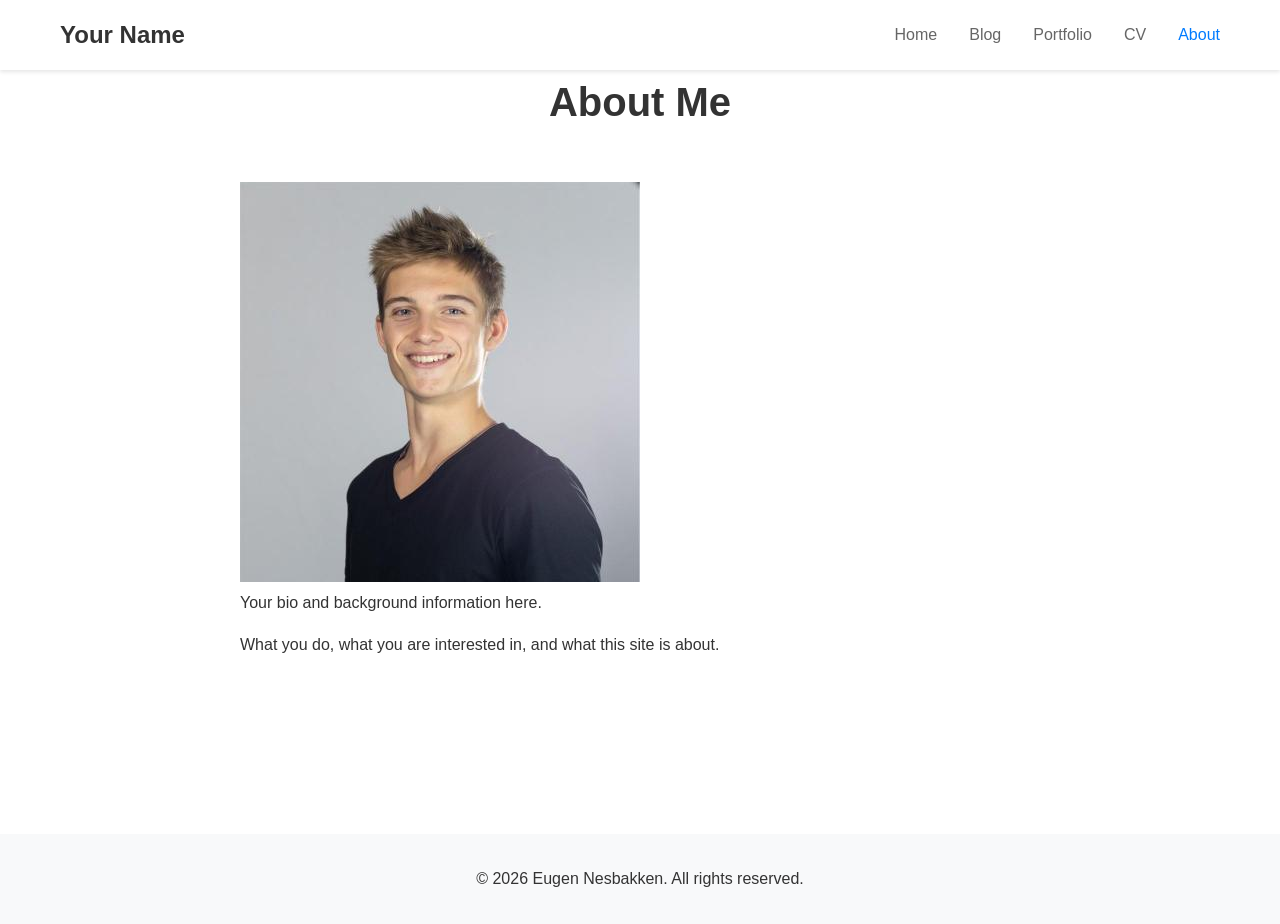
==== site/about.html @ 6f0a8cec "Add notebook styling, LaTeX support, and TikZ rendering Styling: - Add custom.scss matching main sit" ====
<!DOCTYPE html>
<html lang="en">
<head>
    <meta charset="UTF-8">
    <meta name="viewport" content="width=device-width, initial-scale=1.0">
    <title>About - Your Name</title>
    <link rel="stylesheet" href="css/main.css">
</head>
<body>
    <nav class="navbar">
        <div class="container">
            <a href="index.html" class="logo">Your Name</a>
            <ul class="nav-links">
                <li><a href="index.html">Home</a></li>
                <li><a href="blog.html">Blog</a></li>
                <li><a href="portfolio.html">Portfolio</a></li>
                <li><a href="cv.html">CV</a></li>
                <li><a href="about.html" class="active">About</a></li>
            </ul>
        </div>
    </nav>

    <main class="container">
        <header class="page-header">
            <h1>About Me</h1>
        </header>
        <section class="about-content">
            <img src="assets/images/portrait.jpeg"> 
            <p>Your bio and background information here.</p>
            <p>What you do, what you are interested in, and what this site is about.</p>
        </section>
    </main>

    <footer>
        <div class="container">
            <p>&copy; 2026 Eugen Nesbakken. All rights reserved.</p>
        </div>
    </footer>

    <script src="js/main.js"></script>
</body>
</html>
---- site/css/main.css ----
* {
    margin: 0;
    padding: 0;
    box-sizing: border-box;
}

body {
    font-family: -apple-system, BlinkMacSystemFont, 'Segoe UI', Roboto, 'Helvetica Neue', Arial, sans-serif;
    line-height: 1.6;
    color: #333;
    background: #fff;
}

.container {
    max-width: 1200px;
    margin: 0 auto;
    padding: 0 20px;
}

.navbar {
    background: #fff;
    box-shadow: 0 2px 4px rgba(0,0,0,0.1);
    padding: 1rem 0;
    position: sticky;
    top: 0;
    z-index: 1000;
}

.navbar .container {
    display: flex;
    justify-content: space-between;
    align-items: center;
}

.logo {
    font-size: 1.5rem;
    font-weight: bold;
    text-decoration: none;
    color: #333;
}

.nav-links {
    display: flex;
    list-style: none;
    gap: 2rem;
}

.nav-links a {
    text-decoration: none;
    color: #666;
    transition: color 0.3s;
}

.nav-links a:hover,
.nav-links a.active {
    color: #007bff;
}

main {
    margin: 2rem auto;
    min-height: calc(100vh - 200px);
}

.page-header {
    text-align: center;
    margin-bottom: 3rem;
}

.page-header h1 {
    font-size: 2.5rem;
    margin-bottom: 0.5rem;
}

.page-header p {
    color: #666;
    font-size: 1.1rem;
}

footer {
    background: #f8f9fa;
    padding: 2rem 0;
    text-align: center;
    margin-top: 4rem;
}

.hero {
    text-align: center;
    padding: 4rem 0;
}

.hero h1 {
    font-size: 3rem;
    margin-bottom: 1rem;
}

.hero p {
    font-size: 1.2rem;
    color: #666;
}

.quick-links {
    margin: 4rem 0;
}

.quick-links h2 {
    text-align: center;
    margin-bottom: 2rem;
}

.link-grid {
    display: grid;
    grid-template-columns: repeat(auto-fit, minmax(250px, 1fr));
    gap: 2rem;
}

.link-card {
    padding: 2rem;
    border: 1px solid #ddd;
    border-radius: 8px;
    text-decoration: none;
    color: inherit;
    transition: transform 0.3s, box-shadow 0.3s;
}

.link-card:hover {
    transform: translateY(-4px);
    box-shadow: 0 4px 12px rgba(0,0,0,0.1);
}

.link-card h3 {
    color: #007bff;
    margin-bottom: 0.5rem;
}

.recent-posts {
    margin: 4rem 0;
}

.recent-posts h2 {
    text-align: center;
    margin-bottom: 2rem;
}

.posts-preview {
    display: grid;
    gap: 2rem;
}

.btn {
    display: inline-block;
    padding: 0.75rem 1.5rem;
    background: #007bff;
    color: #fff;
    text-decoration: none;
    border-radius: 4px;
    transition: background 0.3s;
}

.btn:hover {
    background: #0056b3;
}

.btn-primary {
    background: #007bff;
}

.cv {
    max-width: 900px;
}

.cv-header {
    display: flex;
    justify-content: space-between;
    align-items: center;
    margin-bottom: 3rem;
    padding-bottom: 1rem;
    border-bottom: 2px solid #007bff;
}

.cv-section {
    margin-bottom: 3rem;
}

.cv-section h2 {
    color: #007bff;
    margin-bottom: 1.5rem;
}

.cv-item {
    margin-bottom: 2rem;
}

.cv-item h3 {
    margin-bottom: 0.25rem;
}

.cv-meta {
    color: #666;
    font-size: 0.9rem;
    margin-bottom: 0.5rem;
}

.cv-skills {
    display: flex;
    flex-wrap: wrap;
    gap: 1rem;
    list-style: none;
}

.cv-skills li {
    padding: 0.5rem 1rem;
    background: #e9ecef;
    border-radius: 4px;
}

.portfolio-grid {
    display: grid;
    grid-template-columns: repeat(auto-fill, minmax(300px, 1fr));
    gap: 2rem;
}

.portfolio-item {
    border: 1px solid #ddd;
    border-radius: 8px;
    overflow: hidden;
    transition: transform 0.3s, box-shadow 0.3s;
}

.portfolio-item:hover {
    transform: translateY(-4px);
    box-shadow: 0 4px 12px rgba(0,0,0,0.1);
}

.portfolio-item img {
    width: 100%;
    height: 200px;
    object-fit: cover;
}

.portfolio-content {
    padding: 1.5rem;
}

.portfolio-content h2 {
    margin-bottom: 0.5rem;
}

.portfolio-content p {
    color: #666;
    margin-bottom: 1rem;
}

.about-content {
    max-width: 800px;
    margin: 0 auto;
}

.about-content p {
    margin-bottom: 1rem;
}
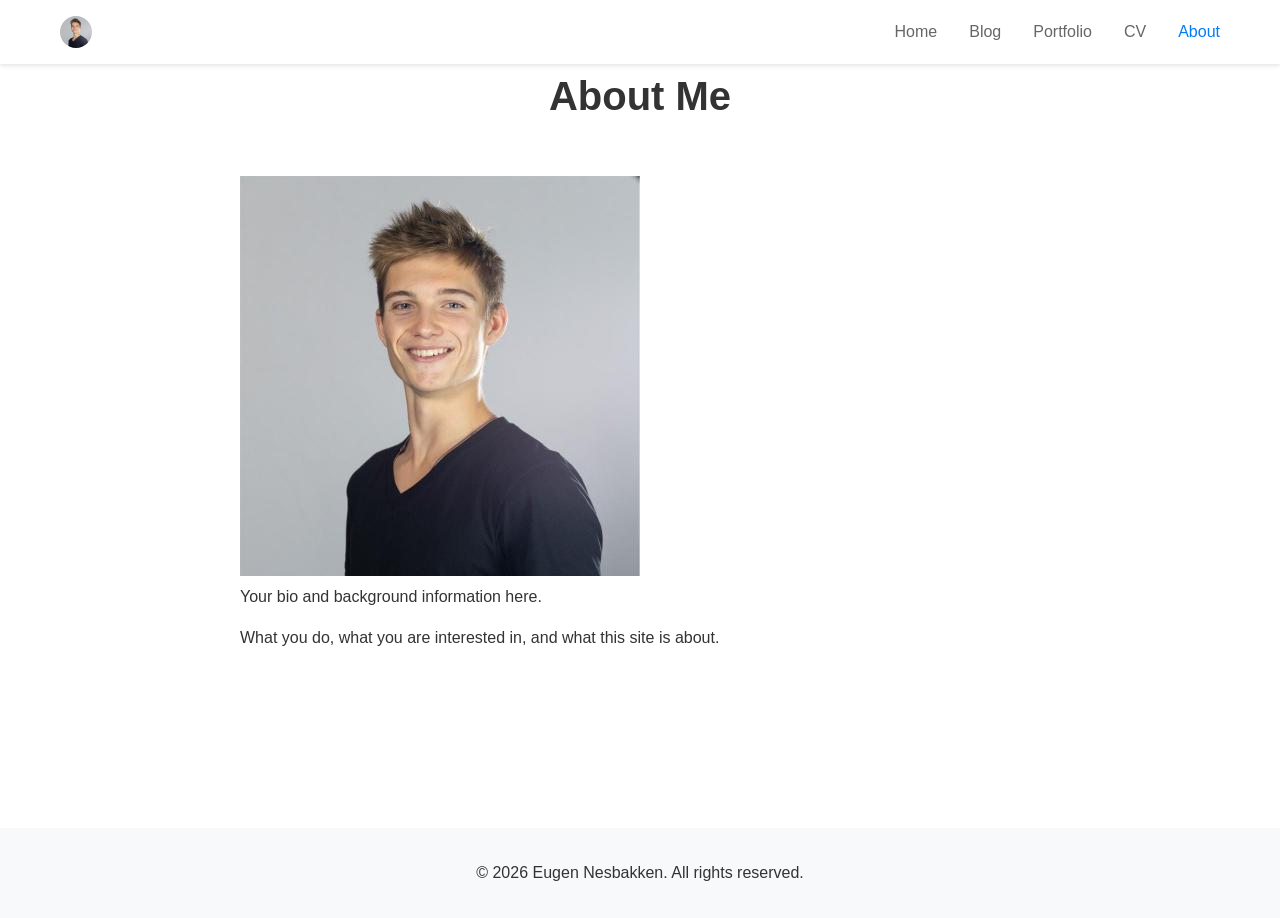
==== commit d26b4bf8: "Add location map component and comprehensive README - Add world map showing Boston and Oslo location" ====
--- a/site/about.html
+++ b/site/about.html
@@ -3,13 +3,15 @@
 <head>
     <meta charset="UTF-8">
     <meta name="viewport" content="width=device-width, initial-scale=1.0">
-    <title>About - Your Name</title>
+    <title>About - Eugen Nesbakken</title>
     <link rel="stylesheet" href="css/main.css">
 </head>
 <body>
     <nav class="navbar">
         <div class="container">
-            <a href="index.html" class="logo">Your Name</a>
+            <a href="index.html" class="logo">
+                <img src="assets/images/portrait.jpeg" alt="Eugen Nesbakken" class="nav-profile-photo">
+            </a>
             <ul class="nav-links">
                 <li><a href="index.html">Home</a></li>
                 <li><a href="blog.html">Blog</a></li>
--- a/site/css/main.css
+++ b/site/css/main.css
@@ -37,6 +37,25 @@
     font-weight: bold;
     text-decoration: none;
     color: #333;
+    display: flex;
+    align-items: center;
+}
+
+.logo img.nav-profile-photo {
+    width: 32px !important;
+    height: 32px !important;
+    max-width: 32px !important;
+    max-height: 32px !important;
+    min-width: 32px !important;
+    min-height: 32px !important;
+    border-radius: 50%;
+    object-fit: cover;
+    border: none;
+    display: block;
+}
+
+.logo img.nav-profile-photo:hover {
+    opacity: 0.8;
 }
 
 .nav-links {
@@ -88,14 +107,103 @@
     padding: 4rem 0;
 }
 
+.world-map-container {
+    margin-bottom: 1.5rem;
+    display: flex;
+    justify-content: center;
+}
+
+.world-map-container canvas {
+    max-width: 100%;
+    height: auto;
+}
+
+.hero-profile {
+    display: flex;
+    flex-direction: column;
+    align-items: center;
+}
+
+.profile-photo {
+    width: 160px;
+    height: 160px;
+    border-radius: 50%;
+    object-fit: cover;
+    border: 3px solid #fff;
+    box-shadow: 0 0 0 4px #e9ecef, 0 4px 20px rgba(0, 0, 0, 0.15);
+    margin-bottom: 1.5rem;
+    transition: transform 0.3s, box-shadow 0.3s;
+}
+
+.profile-photo:hover {
+    transform: scale(1.03);
+    box-shadow: 0 0 0 4px #e9ecef, 0 8px 30px rgba(0, 0, 0, 0.2);
+}
+
 .hero h1 {
-    font-size: 3rem;
-    margin-bottom: 1rem;
+    font-size: 2.5rem;
+    margin-bottom: 0.5rem;
 }
 
 .hero p {
     font-size: 1.2rem;
     color: #666;
+    margin-bottom: 1.5rem;
+}
+
+.social-links {
+    display: flex;
+    gap: 0.75rem;
+    justify-content: center;
+    margin-top: 1rem;
+}
+
+.social-link {
+    display: flex;
+    align-items: center;
+    justify-content: center;
+    width: 42px;
+    height: 42px;
+    border-radius: 50%;
+    background: #fff;
+    color: #555;
+    text-decoration: none;
+    transition: all 0.25s ease;
+    border: 2px solid #e9ecef;
+}
+
+.social-link:hover {
+    transform: translateY(-3px);
+    text-decoration: none;
+}
+
+/* LinkedIn */
+.social-link.linkedin:hover {
+    background: #0077b5;
+    color: #fff;
+    border-color: #0077b5;
+    box-shadow: 0 4px 12px rgba(0, 119, 181, 0.4);
+}
+
+/* GitHub */
+.social-link.github:hover {
+    background: #333;
+    color: #fff;
+    border-color: #333;
+    box-shadow: 0 4px 12px rgba(0, 0, 0, 0.3);
+}
+
+/* Email */
+.social-link.email:hover {
+    background: #ea4335;
+    color: #fff;
+    border-color: #ea4335;
+    box-shadow: 0 4px 12px rgba(234, 67, 53, 0.4);
+}
+
+.social-link svg {
+    width: 20px;
+    height: 20px;
 }
 
 .quick-links {
@@ -257,4 +365,92 @@
 
 .about-content p {
     margin-bottom: 1rem;
+}
+
+/* Location Map Styles */
+.location-map {
+    display: flex;
+    justify-content: center;
+    align-items: center;
+    padding: 1rem 0;
+}
+
+.map-regions {
+    display: flex;
+    align-items: center;
+    gap: 1rem;
+}
+
+.map-region {
+    position: relative;
+    display: flex;
+    flex-direction: column;
+    align-items: center;
+}
+
+.map-region.usa {
+    width: 120px;
+}
+
+.map-region.norway {
+    width: 50px;
+}
+
+.region-outline {
+    width: 100%;
+    height: auto;
+}
+
+.location-marker {
+    position: absolute;
+    width: 12px;
+    height: 12px;
+}
+
+.marker-dot {
+    position: absolute;
+    width: 8px;
+    height: 8px;
+    background: #10b981;
+    border-radius: 50%;
+    top: 50%;
+    left: 50%;
+    transform: translate(-50%, -50%);
+    z-index: 2;
+}
+
+.marker-pulse {
+    position: absolute;
+    width: 20px;
+    height: 20px;
+    background: rgba(16, 185, 129, 0.3);
+    border-radius: 50%;
+    top: 50%;
+    left: 50%;
+    transform: translate(-50%, -50%);
+    animation: pulse 2s ease-out infinite;
+}
+
+@keyframes pulse {
+    0% {
+        transform: translate(-50%, -50%) scale(0.5);
+        opacity: 1;
+    }
+    100% {
+        transform: translate(-50%, -50%) scale(2);
+        opacity: 0;
+    }
+}
+
+.region-label {
+    font-size: 0.75rem;
+    color: #10b981;
+    font-weight: 500;
+    margin-top: 0.5rem;
+}
+
+.connection-line {
+    width: 40px;
+    height: 20px;
+    opacity: 0.6;
 }
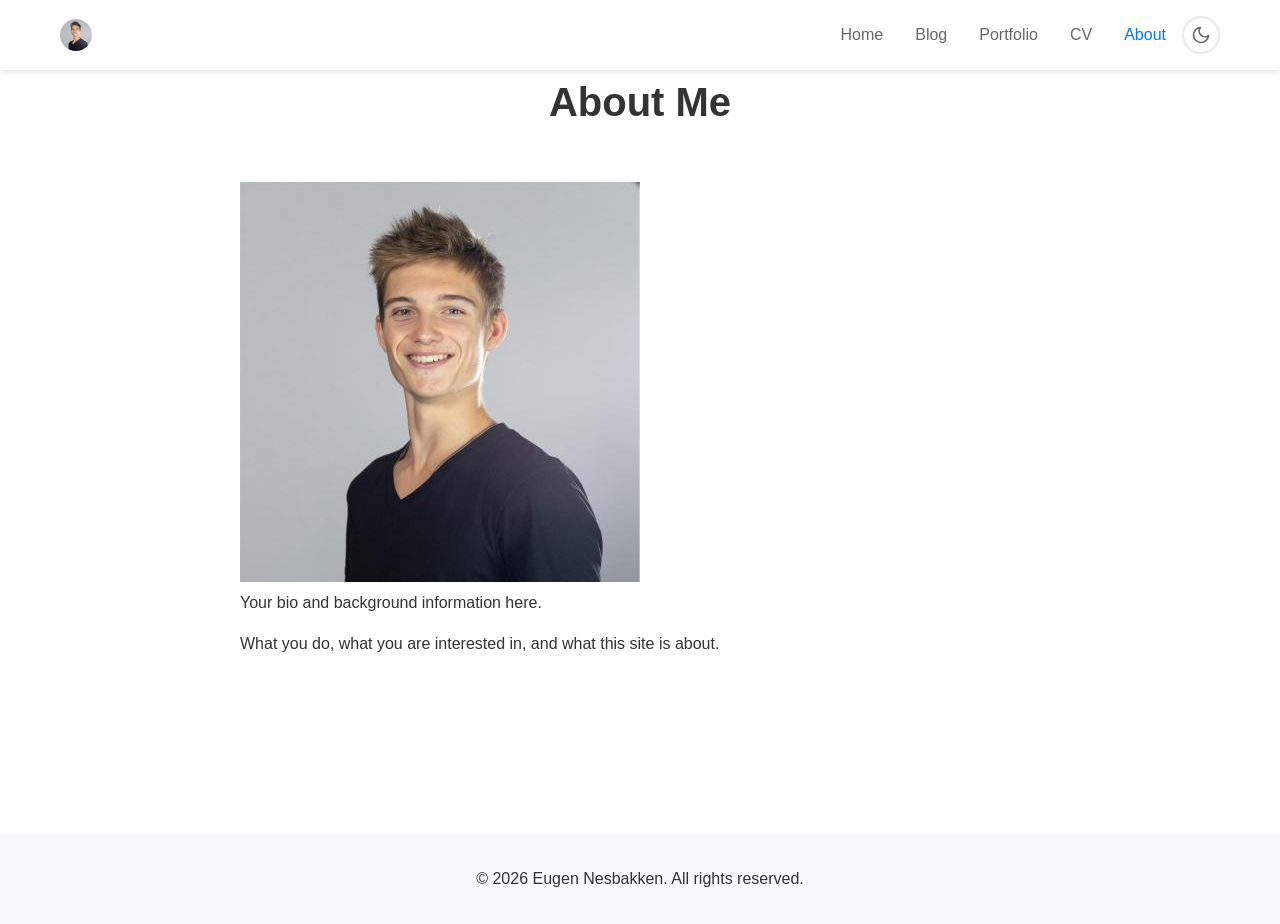
==== commit 4cf98d0c: "Add dark/light mode toggle - Add CSS variables for theming (colors, shadows, borders) - Create dark " ====
--- a/site/about.html
+++ b/site/about.html
@@ -5,6 +5,7 @@
     <meta name="viewport" content="width=device-width, initial-scale=1.0">
     <title>About - Eugen Nesbakken</title>
     <link rel="stylesheet" href="css/main.css">
+    <script src="js/theme.js"></script>
 </head>
 <body>
     <nav class="navbar">
@@ -12,13 +13,19 @@
             <a href="index.html" class="logo">
                 <img src="assets/images/portrait.jpeg" alt="Eugen Nesbakken" class="nav-profile-photo">
             </a>
-            <ul class="nav-links">
-                <li><a href="index.html">Home</a></li>
-                <li><a href="blog.html">Blog</a></li>
-                <li><a href="portfolio.html">Portfolio</a></li>
-                <li><a href="cv.html">CV</a></li>
-                <li><a href="about.html" class="active">About</a></li>
-            </ul>
+            <div class="nav-right">
+                <ul class="nav-links">
+                    <li><a href="index.html">Home</a></li>
+                    <li><a href="blog.html">Blog</a></li>
+                    <li><a href="portfolio.html">Portfolio</a></li>
+                    <li><a href="cv.html">CV</a></li>
+                    <li><a href="about.html" class="active">About</a></li>
+                </ul>
+                <button id="theme-toggle" class="theme-toggle" title="Toggle theme">
+                    <svg class="moon-icon" xmlns="http://www.w3.org/2000/svg" width="24" height="24" viewBox="0 0 24 24" fill="none" stroke="currentColor" stroke-width="2" stroke-linecap="round" stroke-linejoin="round"><path d="M21 12.79A9 9 0 1 1 11.21 3 7 7 0 0 0 21 12.79z"></path></svg>
+                    <svg class="sun-icon" xmlns="http://www.w3.org/2000/svg" width="24" height="24" viewBox="0 0 24 24" fill="none" stroke="currentColor" stroke-width="2" stroke-linecap="round" stroke-linejoin="round"><circle cx="12" cy="12" r="5"></circle><line x1="12" y1="1" x2="12" y2="3"></line><line x1="12" y1="21" x2="12" y2="23"></line><line x1="4.22" y1="4.22" x2="5.64" y2="5.64"></line><line x1="18.36" y1="18.36" x2="19.78" y2="19.78"></line><line x1="1" y1="12" x2="3" y2="12"></line><line x1="21" y1="12" x2="23" y2="12"></line><line x1="4.22" y1="19.78" x2="5.64" y2="18.36"></line><line x1="18.36" y1="5.64" x2="19.78" y2="4.22"></line></svg>
+                </button>
+            </div>
         </div>
     </nav>
 
--- a/site/css/main.css
+++ b/site/css/main.css
@@ -1,3 +1,36 @@
+/* CSS Variables for theming */
+:root {
+    --bg-primary: #fff;
+    --bg-secondary: #f8f9fa;
+    --bg-card: #fff;
+    --text-primary: #333;
+    --text-secondary: #666;
+    --text-muted: #6b7280;
+    --border-color: #ddd;
+    --border-light: #e9ecef;
+    --accent-color: #007bff;
+    --accent-hover: #0056b3;
+    --shadow-sm: rgba(0, 0, 0, 0.1);
+    --shadow-md: rgba(0, 0, 0, 0.15);
+    --code-bg: #f8f9fa;
+}
+
+[data-theme="dark"] {
+    --bg-primary: #1a1a2e;
+    --bg-secondary: #16213e;
+    --bg-card: #1f2937;
+    --text-primary: #e5e7eb;
+    --text-secondary: #9ca3af;
+    --text-muted: #6b7280;
+    --border-color: #374151;
+    --border-light: #374151;
+    --accent-color: #3b82f6;
+    --accent-hover: #2563eb;
+    --shadow-sm: rgba(0, 0, 0, 0.3);
+    --shadow-md: rgba(0, 0, 0, 0.4);
+    --code-bg: #374151;
+}
+
 * {
     margin: 0;
     padding: 0;
@@ -7,8 +40,9 @@
 body {
     font-family: -apple-system, BlinkMacSystemFont, 'Segoe UI', Roboto, 'Helvetica Neue', Arial, sans-serif;
     line-height: 1.6;
-    color: #333;
-    background: #fff;
+    color: var(--text-primary);
+    background: var(--bg-primary);
+    transition: background-color 0.3s, color 0.3s;
 }
 
 .container {
@@ -18,12 +52,13 @@
 }
 
 .navbar {
-    background: #fff;
-    box-shadow: 0 2px 4px rgba(0,0,0,0.1);
+    background: var(--bg-primary);
+    box-shadow: 0 2px 4px var(--shadow-sm);
     padding: 1rem 0;
     position: sticky;
     top: 0;
     z-index: 1000;
+    transition: background-color 0.3s;
 }
 
 .navbar .container {
@@ -36,7 +71,7 @@
     font-size: 1.5rem;
     font-weight: bold;
     text-decoration: none;
-    color: #333;
+    color: var(--text-primary);
     display: flex;
     align-items: center;
 }
@@ -66,13 +101,13 @@
 
 .nav-links a {
     text-decoration: none;
-    color: #666;
+    color: var(--text-secondary);
     transition: color 0.3s;
 }
 
 .nav-links a:hover,
 .nav-links a.active {
-    color: #007bff;
+    color: var(--accent-color);
 }
 
 main {
@@ -91,15 +126,16 @@
 }
 
 .page-header p {
-    color: #666;
+    color: var(--text-secondary);
     font-size: 1.1rem;
 }
 
 footer {
-    background: #f8f9fa;
+    background: var(--bg-secondary);
     padding: 2rem 0;
     text-align: center;
     margin-top: 4rem;
+    transition: background-color 0.3s;
 }
 
 .hero {
@@ -129,15 +165,15 @@
     height: 160px;
     border-radius: 50%;
     object-fit: cover;
-    border: 3px solid #fff;
-    box-shadow: 0 0 0 4px #e9ecef, 0 4px 20px rgba(0, 0, 0, 0.15);
+    border: 3px solid var(--bg-primary);
+    box-shadow: 0 0 0 4px var(--border-light), 0 4px 20px var(--shadow-md);
     margin-bottom: 1.5rem;
     transition: transform 0.3s, box-shadow 0.3s;
 }
 
 .profile-photo:hover {
     transform: scale(1.03);
-    box-shadow: 0 0 0 4px #e9ecef, 0 8px 30px rgba(0, 0, 0, 0.2);
+    box-shadow: 0 0 0 4px var(--border-light), 0 8px 30px var(--shadow-md);
 }
 
 .hero h1 {
@@ -147,7 +183,7 @@
 
 .hero p {
     font-size: 1.2rem;
-    color: #666;
+    color: var(--text-secondary);
     margin-bottom: 1.5rem;
 }
 
@@ -165,11 +201,11 @@
     width: 42px;
     height: 42px;
     border-radius: 50%;
-    background: #fff;
-    color: #555;
+    background: var(--bg-card);
+    color: var(--text-secondary);
     text-decoration: none;
     transition: all 0.25s ease;
-    border: 2px solid #e9ecef;
+    border: 2px solid var(--border-light);
 }
 
 .social-link:hover {
@@ -223,21 +259,26 @@
 
 .link-card {
     padding: 2rem;
-    border: 1px solid #ddd;
+    border: 1px solid var(--border-color);
     border-radius: 8px;
     text-decoration: none;
     color: inherit;
-    transition: transform 0.3s, box-shadow 0.3s;
+    background: var(--bg-card);
+    transition: transform 0.3s, box-shadow 0.3s, background-color 0.3s;
 }
 
 .link-card:hover {
     transform: translateY(-4px);
-    box-shadow: 0 4px 12px rgba(0,0,0,0.1);
+    box-shadow: 0 4px 12px var(--shadow-sm);
 }
 
 .link-card h3 {
-    color: #007bff;
+    color: var(--accent-color);
     margin-bottom: 0.5rem;
+}
+
+.link-card p {
+    color: var(--text-secondary);
 }
 
 .recent-posts {
@@ -257,7 +298,7 @@
 .btn {
     display: inline-block;
     padding: 0.75rem 1.5rem;
-    background: #007bff;
+    background: var(--accent-color);
     color: #fff;
     text-decoration: none;
     border-radius: 4px;
@@ -265,11 +306,11 @@
 }
 
 .btn:hover {
-    background: #0056b3;
+    background: var(--accent-hover);
 }
 
 .btn-primary {
-    background: #007bff;
+    background: var(--accent-color);
 }
 
 .cv {
@@ -282,7 +323,7 @@
     align-items: center;
     margin-bottom: 3rem;
     padding-bottom: 1rem;
-    border-bottom: 2px solid #007bff;
+    border-bottom: 2px solid var(--accent-color);
 }
 
 .cv-section {
@@ -290,7 +331,7 @@
 }
 
 .cv-section h2 {
-    color: #007bff;
+    color: var(--accent-color);
     margin-bottom: 1.5rem;
 }
 
@@ -303,7 +344,7 @@
 }
 
 .cv-meta {
-    color: #666;
+    color: var(--text-secondary);
     font-size: 0.9rem;
     margin-bottom: 0.5rem;
 }
@@ -317,8 +358,9 @@
 
 .cv-skills li {
     padding: 0.5rem 1rem;
-    background: #e9ecef;
+    background: var(--bg-secondary);
     border-radius: 4px;
+    transition: background-color 0.3s;
 }
 
 .portfolio-grid {
@@ -328,15 +370,16 @@
 }
 
 .portfolio-item {
-    border: 1px solid #ddd;
+    border: 1px solid var(--border-color);
     border-radius: 8px;
     overflow: hidden;
-    transition: transform 0.3s, box-shadow 0.3s;
+    background: var(--bg-card);
+    transition: transform 0.3s, box-shadow 0.3s, background-color 0.3s;
 }
 
 .portfolio-item:hover {
     transform: translateY(-4px);
-    box-shadow: 0 4px 12px rgba(0,0,0,0.1);
+    box-shadow: 0 4px 12px var(--shadow-sm);
 }
 
 .portfolio-item img {
@@ -354,7 +397,7 @@
 }
 
 .portfolio-content p {
-    color: #666;
+    color: var(--text-secondary);
     margin-bottom: 1rem;
 }
 
@@ -367,90 +410,49 @@
     margin-bottom: 1rem;
 }
 
-/* Location Map Styles */
-.location-map {
-    display: flex;
+/* Theme Toggle */
+.theme-toggle {
+    background: none;
+    border: 2px solid var(--border-light);
+    border-radius: 50%;
+    width: 38px;
+    height: 38px;
+    cursor: pointer;
+    display: flex;
+    align-items: center;
     justify-content: center;
-    align-items: center;
-    padding: 1rem 0;
-}
-
-.map-regions {
-    display: flex;
-    align-items: center;
-    gap: 1rem;
-}
-
-.map-region {
-    position: relative;
-    display: flex;
-    flex-direction: column;
-    align-items: center;
-}
-
-.map-region.usa {
-    width: 120px;
-}
-
-.map-region.norway {
-    width: 50px;
-}
-
-.region-outline {
-    width: 100%;
-    height: auto;
-}
-
-.location-marker {
-    position: absolute;
-    width: 12px;
-    height: 12px;
-}
-
-.marker-dot {
-    position: absolute;
-    width: 8px;
-    height: 8px;
-    background: #10b981;
-    border-radius: 50%;
-    top: 50%;
-    left: 50%;
-    transform: translate(-50%, -50%);
-    z-index: 2;
-}
-
-.marker-pulse {
-    position: absolute;
+    color: var(--text-secondary);
+    transition: all 0.25s ease;
+    margin-left: 1rem;
+}
+
+.theme-toggle:hover {
+    border-color: var(--accent-color);
+    color: var(--accent-color);
+}
+
+.theme-toggle svg {
     width: 20px;
     height: 20px;
-    background: rgba(16, 185, 129, 0.3);
-    border-radius: 50%;
-    top: 50%;
-    left: 50%;
-    transform: translate(-50%, -50%);
-    animation: pulse 2s ease-out infinite;
-}
-
-@keyframes pulse {
-    0% {
-        transform: translate(-50%, -50%) scale(0.5);
-        opacity: 1;
-    }
-    100% {
-        transform: translate(-50%, -50%) scale(2);
-        opacity: 0;
-    }
-}
-
-.region-label {
-    font-size: 0.75rem;
-    color: #10b981;
-    font-weight: 500;
-    margin-top: 0.5rem;
-}
-
-.connection-line {
-    width: 40px;
-    height: 20px;
-    opacity: 0.6;
+}
+
+.theme-toggle .sun-icon {
+    display: none;
+}
+
+.theme-toggle .moon-icon {
+    display: block;
+}
+
+[data-theme="dark"] .theme-toggle .sun-icon {
+    display: block;
+}
+
+[data-theme="dark"] .theme-toggle .moon-icon {
+    display: none;
+}
+
+.nav-right {
+    display: flex;
+    align-items: center;
 }
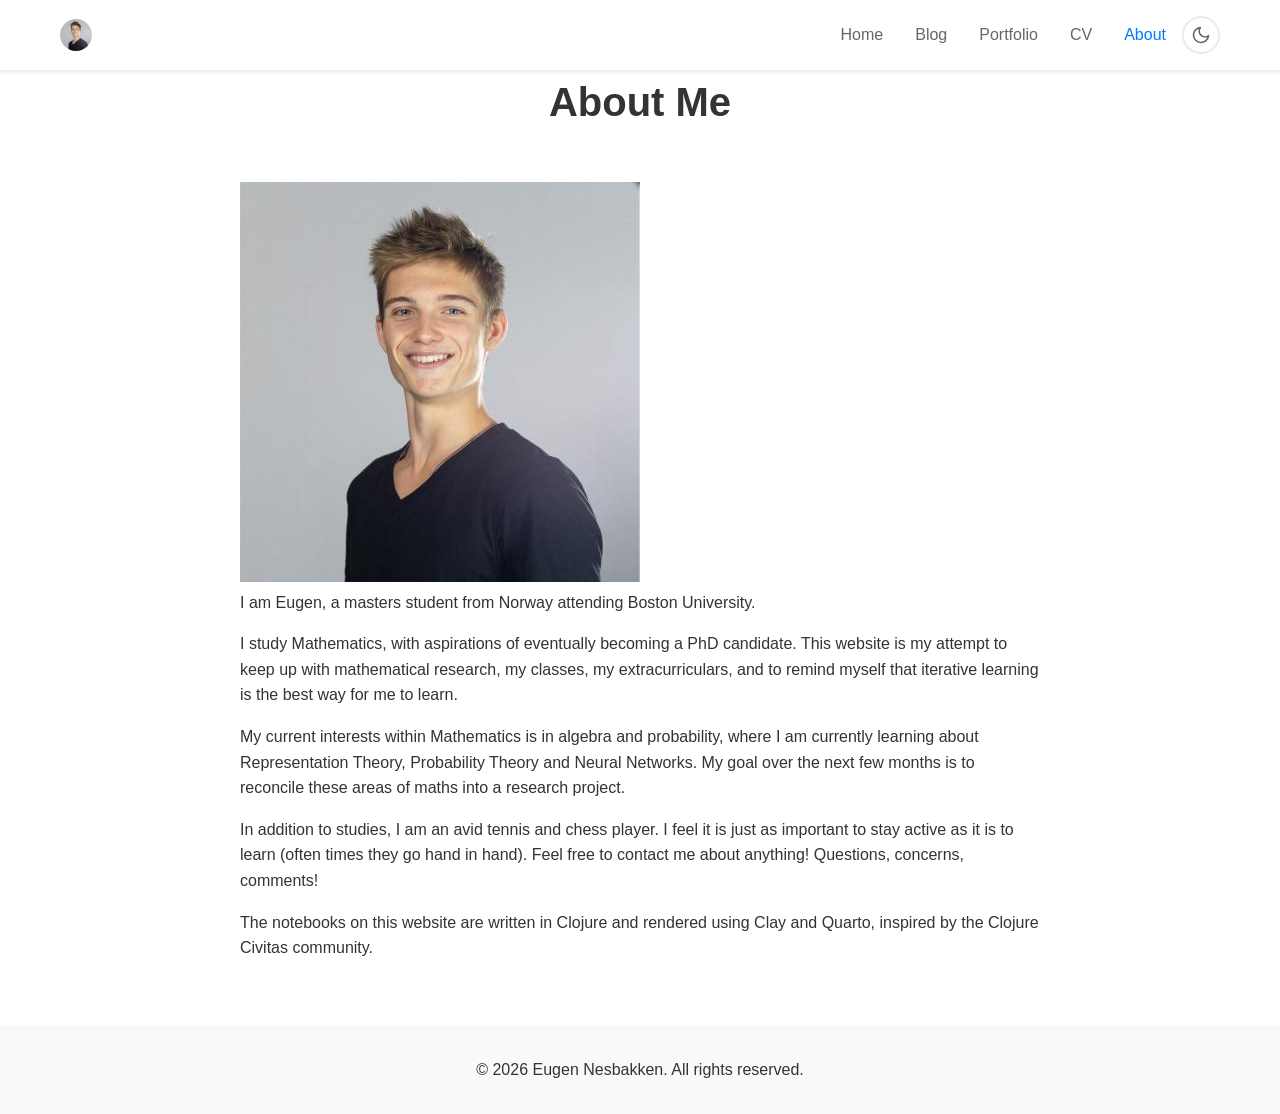
==== commit 7f2aea4b: "updates" ====
--- a/site/about.html
+++ b/site/about.html
@@ -35,8 +35,13 @@
         </header>
         <section class="about-content">
             <img src="assets/images/portrait.jpeg"> 
-            <p>Your bio and background information here.</p>
-            <p>What you do, what you are interested in, and what this site is about.</p>
+            <p>I am Eugen, a masters student from Norway attending Boston University.</p>
+            <p>I study Mathematics, with aspirations of eventually becoming a PhD candidate. This website is my attempt to keep up with mathematical research, my classes, my extracurriculars, and to remind myself that iterative learning is the best way for me to learn.</p>
+            <p>My current interests within Mathematics is in algebra and probability, where I am currently learning about Representation Theory, Probability Theory and Neural Networks.
+                My goal over the next few months is to reconcile these areas of maths into a research project. 
+            </p>
+            <p>In addition to studies, I am an avid tennis and chess player. I feel it is just as important to stay active as it is to learn (often times they go hand in hand). Feel free to contact me about anything! Questions, concerns, comments!</p>
+            <p>The notebooks on this website are written in Clojure and rendered using Clay and Quarto, inspired by the Clojure Civitas community.</p>
         </section>
     </main>
 
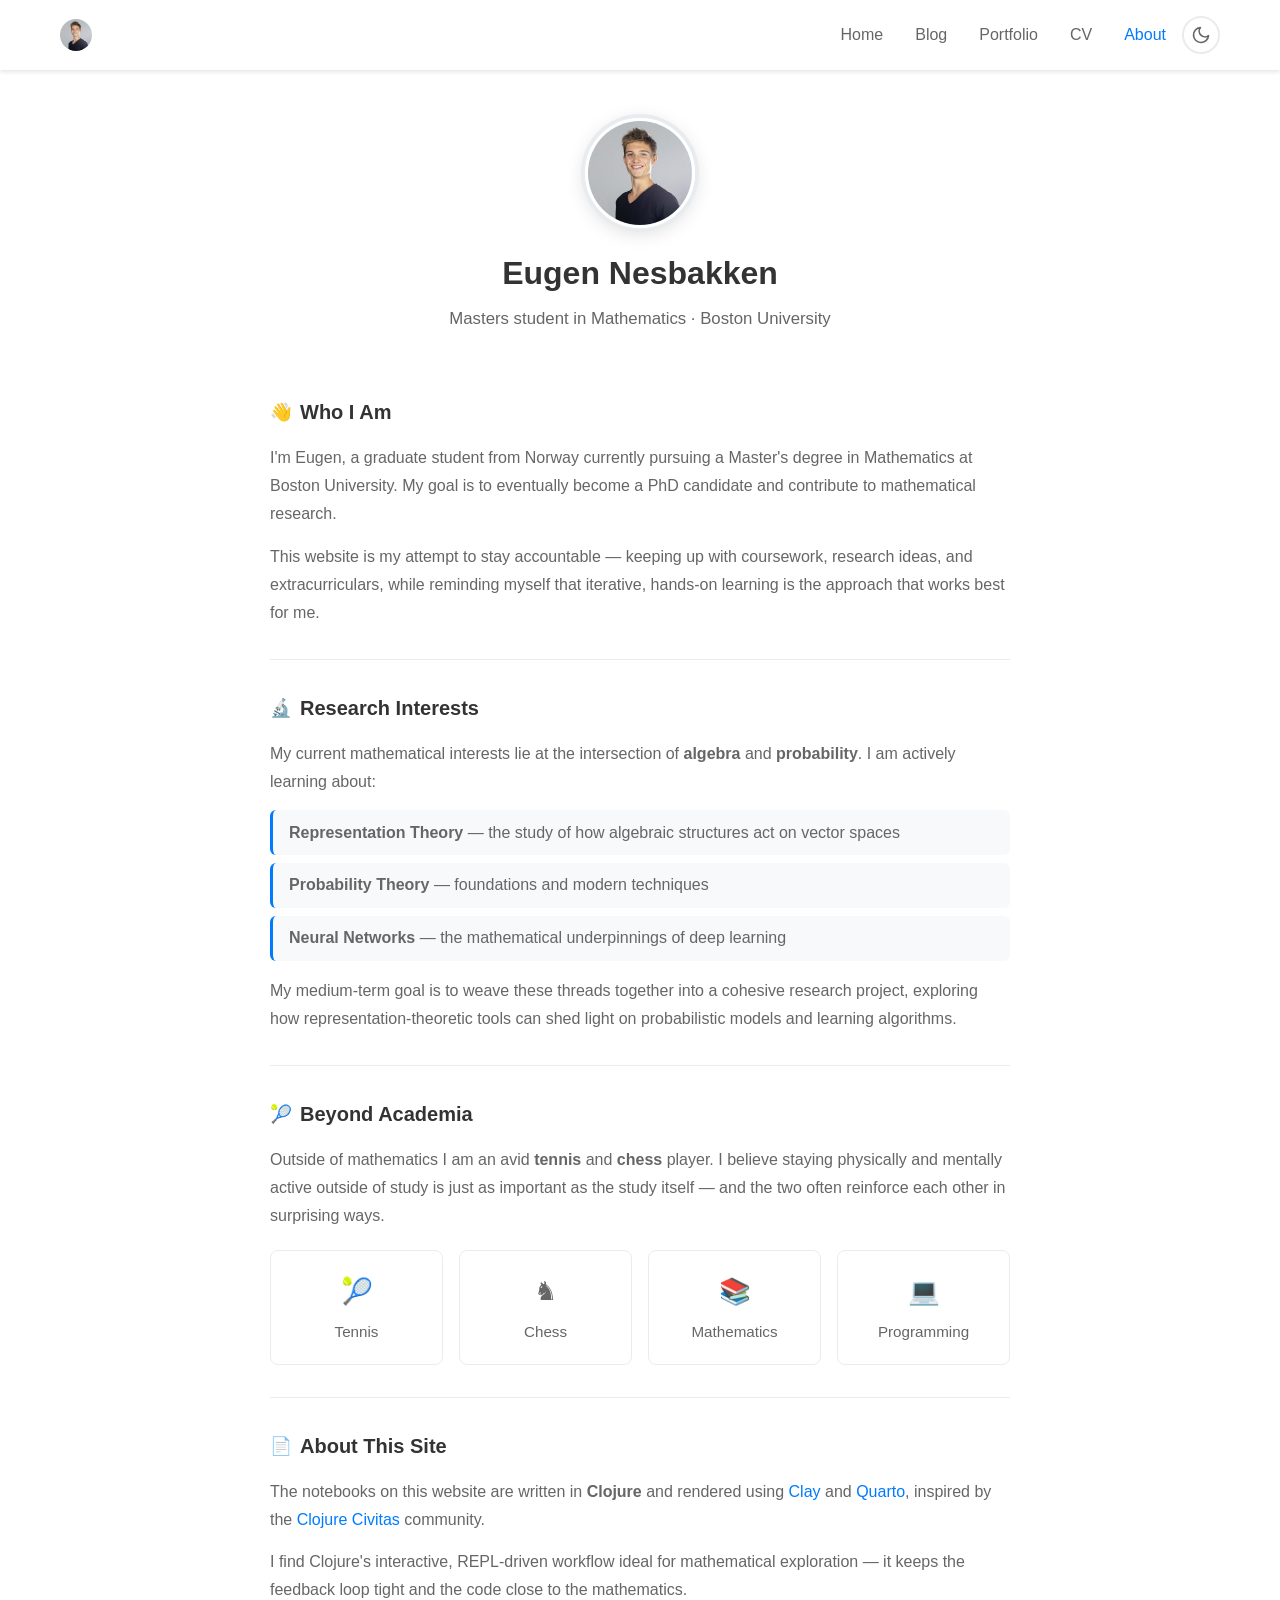
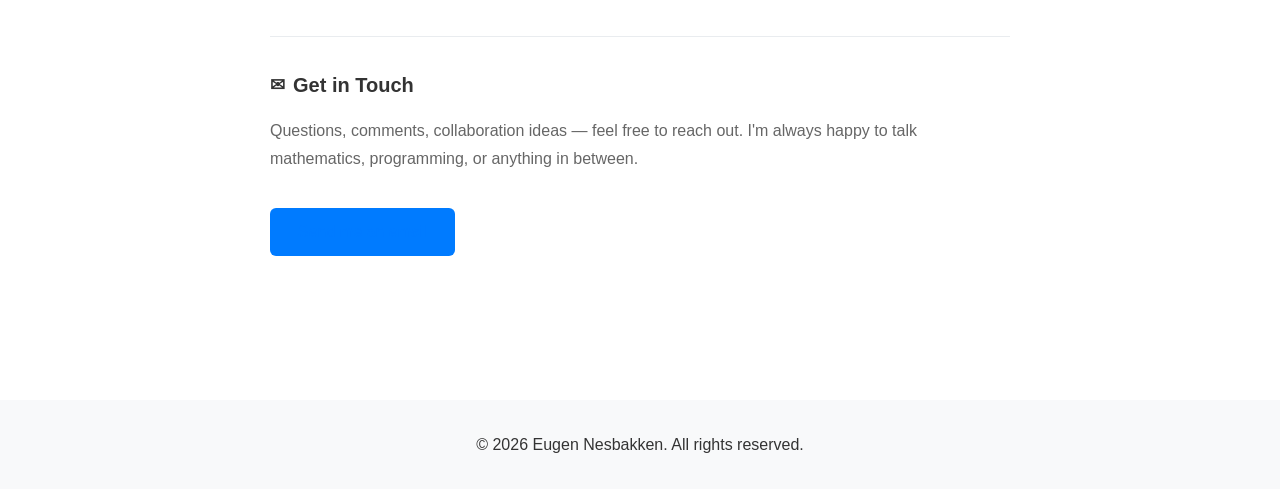
==== commit f790f421: "Improving on Portfolio" ====
--- a/site/about.html
+++ b/site/about.html
@@ -30,19 +30,100 @@
     </nav>
 
     <main class="container">
-        <header class="page-header">
-            <h1>About Me</h1>
-        </header>
-        <section class="about-content">
-            <img src="assets/images/portrait.jpeg"> 
-            <p>I am Eugen, a masters student from Norway attending Boston University.</p>
-            <p>I study Mathematics, with aspirations of eventually becoming a PhD candidate. This website is my attempt to keep up with mathematical research, my classes, my extracurriculars, and to remind myself that iterative learning is the best way for me to learn.</p>
-            <p>My current interests within Mathematics is in algebra and probability, where I am currently learning about Representation Theory, Probability Theory and Neural Networks.
-                My goal over the next few months is to reconcile these areas of maths into a research project. 
-            </p>
-            <p>In addition to studies, I am an avid tennis and chess player. I feel it is just as important to stay active as it is to learn (often times they go hand in hand). Feel free to contact me about anything! Questions, concerns, comments!</p>
-            <p>The notebooks on this website are written in Clojure and rendered using Clay and Quarto, inspired by the Clojure Civitas community.</p>
+
+        <!-- Hero / intro -->
+        <section class="about-hero">
+            <img src="assets/images/portrait.jpeg" alt="Eugen Nesbakken" class="about-portrait">
+            <h1>Eugen Nesbakken</h1>
+            <p class="about-tagline">Masters student in Mathematics &middot; Boston University</p>
         </section>
+
+        <div class="about-body">
+
+            <!-- Who I am -->
+            <section class="about-section">
+                <h2 class="about-section-title">
+                    <span class="about-section-icon">&#128075;</span> Who I Am
+                </h2>
+                <p>
+                    I'm Eugen, a graduate student from Norway currently pursuing a Master's degree in Mathematics at Boston University. My goal is to eventually become a PhD candidate and contribute to mathematical research.
+                </p>
+                <p>
+                    This website is my attempt to stay accountable — keeping up with coursework, research ideas, and extracurriculars, while reminding myself that iterative, hands-on learning is the approach that works best for me.
+                </p>
+            </section>
+
+            <!-- Research interests -->
+            <section class="about-section">
+                <h2 class="about-section-title">
+                    <span class="about-section-icon">&#128300;</span> Research Interests
+                </h2>
+                <p>
+                    My current mathematical interests lie at the intersection of <strong>algebra</strong> and <strong>probability</strong>. I am actively learning about:
+                </p>
+                <ul class="about-list">
+                    <li><strong>Representation Theory</strong> — the study of how algebraic structures act on vector spaces</li>
+                    <li><strong>Probability Theory</strong> — foundations and modern techniques</li>
+                    <li><strong>Neural Networks</strong> — the mathematical underpinnings of deep learning</li>
+                </ul>
+                <p>
+                    My medium-term goal is to weave these threads together into a cohesive research project, exploring how representation-theoretic tools can shed light on probabilistic models and learning algorithms.
+                </p>
+            </section>
+
+            <!-- Beyond academia -->
+            <section class="about-section">
+                <h2 class="about-section-title">
+                    <span class="about-section-icon">&#127934;</span> Beyond Academia
+                </h2>
+                <p>
+                    Outside of mathematics I am an avid <strong>tennis</strong> and <strong>chess</strong> player. I believe staying physically and mentally active outside of study is just as important as the study itself — and the two often reinforce each other in surprising ways.
+                </p>
+                <div class="about-interest-grid">
+                    <div class="about-interest-card">
+                        <span class="interest-icon">&#127934;</span>
+                        <span>Tennis</span>
+                    </div>
+                    <div class="about-interest-card">
+                        <span class="interest-icon">&#9822;</span>
+                        <span>Chess</span>
+                    </div>
+                    <div class="about-interest-card">
+                        <span class="interest-icon">&#128218;</span>
+                        <span>Mathematics</span>
+                    </div>
+                    <div class="about-interest-card">
+                        <span class="interest-icon">&#128187;</span>
+                        <span>Programming</span>
+                    </div>
+                </div>
+            </section>
+
+            <!-- About this site -->
+            <section class="about-section">
+                <h2 class="about-section-title">
+                    <span class="about-section-icon">&#128196;</span> About This Site
+                </h2>
+                <p>
+                    The notebooks on this website are written in <strong>Clojure</strong> and rendered using <a href="https://github.com/scicloj/clay" target="_blank" rel="noopener">Clay</a> and <a href="https://quarto.org" target="_blank" rel="noopener">Quarto</a>, inspired by the <a href="https://clojurians.zulipchat.com/#narrow/channel/321125-clojure-data-cookbook" target="_blank" rel="noopener">Clojure Civitas</a> community.
+                </p>
+                <p>
+                    I find Clojure's interactive, REPL-driven workflow ideal for mathematical exploration — it keeps the feedback loop tight and the code close to the mathematics.
+                </p>
+            </section>
+
+            <!-- Contact -->
+            <section class="about-section about-section-last">
+                <h2 class="about-section-title">
+                    <span class="about-section-icon">&#9993;</span> Get in Touch
+                </h2>
+                <p>
+                    Questions, comments, collaboration ideas — feel free to reach out. I'm always happy to talk mathematics, programming, or anything in between.
+                </p>
+                <a href="mailto:eugnes@bu.edu" class="btn btn-primary about-contact-btn">Send me an email</a>
+            </section>
+
+        </div>
     </main>
 
     <footer>
@@ -53,4 +134,4 @@
 
     <script src="js/main.js"></script>
 </body>
-</html>+</html>
--- a/site/css/main.css
+++ b/site/css/main.css
@@ -410,6 +410,608 @@
     margin-bottom: 1rem;
 }
 
+/* ── About page redesign ── */
+
+.about-hero {
+    text-align: center;
+    padding: 3rem 0 2rem;
+}
+
+.about-portrait {
+    width: 110px;
+    height: 110px;
+    border-radius: 50%;
+    object-fit: cover;
+    border: 3px solid var(--bg-primary);
+    box-shadow: 0 0 0 4px var(--border-light), 0 4px 20px var(--shadow-md);
+    margin-bottom: 1.25rem;
+    display: block;
+    margin-left: auto;
+    margin-right: auto;
+}
+
+.about-hero h1 {
+    font-size: 2rem;
+    margin-bottom: 0.4rem;
+}
+
+.about-tagline {
+    color: var(--text-secondary);
+    font-size: 1.05rem;
+}
+
+.about-body {
+    max-width: 740px;
+    margin: 0 auto;
+    padding-bottom: 3rem;
+}
+
+.about-section {
+    padding: 2rem 0;
+    border-bottom: 1px solid var(--border-light);
+}
+
+.about-section-last {
+    border-bottom: none;
+}
+
+.about-section-title {
+    font-size: 1.25rem;
+    font-weight: 600;
+    margin-bottom: 1rem;
+    display: flex;
+    align-items: center;
+    gap: 0.5rem;
+    color: var(--text-primary);
+}
+
+.about-section-icon {
+    font-size: 1.1rem;
+}
+
+.about-section p {
+    color: var(--text-secondary);
+    margin-bottom: 0.9rem;
+    line-height: 1.75;
+}
+
+.about-section p:last-child {
+    margin-bottom: 0;
+}
+
+.about-section a {
+    color: var(--accent-color);
+    text-decoration: none;
+}
+
+.about-section a:hover {
+    text-decoration: underline;
+}
+
+.about-list {
+    list-style: none;
+    margin: 0.75rem 0 1rem 0;
+    display: flex;
+    flex-direction: column;
+    gap: 0.5rem;
+}
+
+.about-list li {
+    padding: 0.65rem 1rem;
+    background: var(--bg-secondary);
+    border-radius: 6px;
+    border-left: 3px solid var(--accent-color);
+    color: var(--text-secondary);
+    line-height: 1.5;
+    transition: background-color 0.3s;
+}
+
+.about-interest-grid {
+    display: grid;
+    grid-template-columns: repeat(auto-fit, minmax(130px, 1fr));
+    gap: 1rem;
+    margin-top: 1.25rem;
+}
+
+.about-interest-card {
+    display: flex;
+    flex-direction: column;
+    align-items: center;
+    gap: 0.5rem;
+    padding: 1.25rem 1rem;
+    background: var(--bg-card);
+    border: 1px solid var(--border-light);
+    border-radius: 8px;
+    font-size: 0.95rem;
+    color: var(--text-secondary);
+    transition: transform 0.2s, box-shadow 0.2s, background-color 0.3s;
+}
+
+.about-interest-card:hover {
+    transform: translateY(-3px);
+    box-shadow: 0 4px 12px var(--shadow-sm);
+}
+
+.interest-icon {
+    font-size: 1.6rem;
+}
+
+.about-contact-btn {
+    display: inline-block;
+    margin-top: 1.25rem;
+    padding: 0.7rem 1.75rem;
+    border-radius: 6px;
+}
+
+/* ── Portfolio redesign ── */
+
+.pf-filters {
+    display: flex;
+    flex-wrap: wrap;
+    gap: 0.5rem;
+    margin-bottom: 2rem;
+}
+
+.pf-filter-btn {
+    padding: 0.4rem 1rem;
+    border: 1px solid var(--border-color);
+    border-radius: 20px;
+    background: var(--bg-card);
+    color: var(--text-secondary);
+    font-size: 0.88rem;
+    cursor: pointer;
+    transition: all 0.2s;
+}
+
+.pf-filter-btn:hover {
+    border-color: var(--accent-color);
+    color: var(--accent-color);
+}
+
+.pf-filter-btn.active {
+    background: var(--accent-color);
+    border-color: var(--accent-color);
+    color: #fff;
+}
+
+.pf-grid {
+    display: grid;
+    grid-template-columns: repeat(auto-fill, minmax(260px, 1fr));
+    gap: 1.5rem;
+    margin-bottom: 4rem;
+}
+
+.pf-card {
+    display: flex;
+    flex-direction: column;
+    background: var(--bg-card);
+    border: 1px solid var(--border-light);
+    border-radius: 10px;
+    overflow: hidden;
+    cursor: pointer;
+    transition: transform 0.2s, box-shadow 0.2s, background-color 0.3s;
+    outline: none;
+}
+
+.pf-card:hover,
+.pf-card:focus-visible {
+    transform: translateY(-4px);
+    box-shadow: 0 6px 20px var(--shadow-sm);
+    border-color: var(--accent-color);
+}
+
+.pf-card-icon {
+    display: flex;
+    align-items: center;
+    justify-content: center;
+    padding: 1.75rem 1rem 1rem;
+    color: var(--accent-color);
+    opacity: 0.8;
+}
+
+.pf-card-icon svg {
+    width: 48px;
+    height: 48px;
+}
+
+.pf-card-body {
+    flex: 1;
+    padding: 0 1.25rem 0.75rem;
+}
+
+.pf-card-meta {
+    display: flex;
+    align-items: center;
+    gap: 0.6rem;
+    margin-bottom: 0.5rem;
+}
+
+.pf-card-cat {
+    font-size: 0.72rem;
+    font-weight: 700;
+    text-transform: uppercase;
+    letter-spacing: 0.07em;
+    color: var(--accent-color);
+    background: color-mix(in srgb, var(--accent-color) 12%, transparent);
+    padding: 0.15rem 0.55rem;
+    border-radius: 20px;
+}
+
+.pf-card-date {
+    font-size: 0.8rem;
+    color: var(--text-muted);
+}
+
+.pf-card-title {
+    font-size: 1rem;
+    font-weight: 600;
+    margin-bottom: 0.4rem;
+    color: var(--text-primary);
+    line-height: 1.4;
+}
+
+.pf-card-desc {
+    font-size: 0.88rem;
+    color: var(--text-secondary);
+    line-height: 1.55;
+    display: -webkit-box;
+    -webkit-line-clamp: 3;
+    -webkit-box-orient: vertical;
+    overflow: hidden;
+}
+
+.pf-card-footer {
+    padding: 0.75rem 1.25rem 1rem;
+    border-top: 1px solid var(--border-light);
+    margin-top: 0.5rem;
+}
+
+.pf-card-cta {
+    display: flex;
+    align-items: center;
+    gap: 0.25rem;
+    font-size: 0.85rem;
+    font-weight: 600;
+    color: var(--accent-color);
+}
+
+.portfolio-empty {
+    grid-column: 1 / -1;
+    text-align: center;
+    color: var(--text-muted);
+    padding: 3rem 0;
+}
+
+/* PDF Modal */
+.pdf-modal {
+    position: fixed;
+    inset: 0;
+    z-index: 2000;
+    background: rgba(0, 0, 0, 0.65);
+    display: flex;
+    align-items: stretch;
+    justify-content: center;
+    opacity: 0;
+    pointer-events: none;
+    transition: opacity 0.25s;
+}
+
+.pdf-modal.open {
+    opacity: 1;
+    pointer-events: auto;
+}
+
+.pdf-modal-inner {
+    display: flex;
+    flex-direction: column;
+    width: 100%;
+    max-width: 960px;
+    margin: 1.5rem;
+    background: var(--bg-card);
+    border-radius: 10px;
+    overflow: hidden;
+    box-shadow: 0 20px 60px rgba(0, 0, 0, 0.4);
+    transform: translateY(12px);
+    transition: transform 0.25s;
+}
+
+.pdf-modal.open .pdf-modal-inner {
+    transform: translateY(0);
+}
+
+.pdf-modal-toolbar {
+    display: flex;
+    align-items: center;
+    justify-content: space-between;
+    padding: 0.75rem 1rem;
+    border-bottom: 1px solid var(--border-light);
+    gap: 1rem;
+    flex-shrink: 0;
+}
+
+.pdf-modal-title {
+    font-size: 0.95rem;
+    font-weight: 600;
+    color: var(--text-primary);
+    white-space: nowrap;
+    overflow: hidden;
+    text-overflow: ellipsis;
+}
+
+.pdf-modal-actions {
+    display: flex;
+    align-items: center;
+    gap: 0.4rem;
+    flex-shrink: 0;
+}
+
+.pdf-modal-btn {
+    display: flex;
+    align-items: center;
+    gap: 0.35rem;
+    padding: 0.4rem 0.8rem;
+    border: 1px solid var(--border-light);
+    border-radius: 6px;
+    background: var(--bg-secondary);
+    color: var(--text-secondary);
+    font-size: 0.82rem;
+    cursor: pointer;
+    text-decoration: none;
+    transition: all 0.2s;
+    white-space: nowrap;
+}
+
+.pdf-modal-btn:hover {
+    border-color: var(--accent-color);
+    color: var(--accent-color);
+}
+
+.pdf-modal-close {
+    padding: 0.4rem;
+}
+
+.pdf-modal-frame {
+    flex: 1;
+    border: none;
+    width: 100%;
+    min-height: 0;
+    height: calc(100vh - 8rem);
+}
+
+@media (max-width: 600px) {
+    .pdf-modal-inner {
+        margin: 0;
+        border-radius: 0;
+    }
+    .pdf-modal-btn span {
+        display: none;
+    }
+}
+
+/* ── CV redesign (cv2) ── */
+
+.cv2 {
+    max-width: 860px;
+    padding-bottom: 4rem;
+}
+
+.cv2-header {
+    display: flex;
+    justify-content: space-between;
+    align-items: flex-start;
+    gap: 2rem;
+    padding: 2.5rem 0 2rem;
+    border-bottom: 2px solid var(--accent-color);
+    margin-bottom: 2.5rem;
+}
+
+.cv2-header h1 {
+    font-size: 2rem;
+    margin-bottom: 0.3rem;
+}
+
+.cv2-subtitle {
+    color: var(--text-secondary);
+    font-size: 1rem;
+    margin-bottom: 0.75rem;
+}
+
+.cv2-contact {
+    display: flex;
+    flex-wrap: wrap;
+    gap: 0.6rem 1.5rem;
+    font-size: 0.88rem;
+    color: var(--text-secondary);
+}
+
+.cv2-contact span {
+    display: flex;
+    align-items: center;
+    gap: 0.35rem;
+}
+
+.cv2-contact svg {
+    flex-shrink: 0;
+    opacity: 0.7;
+}
+
+.cv2-download {
+    display: flex;
+    align-items: center;
+    gap: 0.4rem;
+    white-space: nowrap;
+    flex-shrink: 0;
+    border-radius: 6px;
+    padding: 0.6rem 1.25rem;
+    font-size: 0.9rem;
+}
+
+.cv2-section {
+    margin-bottom: 2.75rem;
+}
+
+.cv2-section-title {
+    font-size: 0.75rem;
+    font-weight: 700;
+    letter-spacing: 0.1em;
+    text-transform: uppercase;
+    color: var(--accent-color);
+    border-bottom: 1px solid var(--border-light);
+    padding-bottom: 0.5rem;
+    margin-bottom: 1.5rem;
+}
+
+/* Timeline */
+.cv2-timeline {
+    display: flex;
+    flex-direction: column;
+    gap: 0;
+    padding-left: 1.25rem;
+    border-left: 2px solid var(--border-light);
+}
+
+.cv2-entry {
+    position: relative;
+    padding: 0 0 1.75rem 1.5rem;
+}
+
+.cv2-entry:last-child {
+    padding-bottom: 0;
+}
+
+.cv2-entry-dot {
+    position: absolute;
+    left: -0.55rem;
+    top: 0.35rem;
+    width: 10px;
+    height: 10px;
+    border-radius: 50%;
+    background: var(--accent-color);
+    border: 2px solid var(--bg-primary);
+    flex-shrink: 0;
+}
+
+.cv2-entry-body {
+    flex: 1;
+}
+
+.cv2-entry-header {
+    display: flex;
+    justify-content: space-between;
+    align-items: flex-start;
+    gap: 1rem;
+    margin-bottom: 0.35rem;
+}
+
+.cv2-entry-header h3 {
+    font-size: 1rem;
+    font-weight: 600;
+    margin-bottom: 0.1rem;
+}
+
+.cv2-org {
+    font-size: 0.9rem;
+    color: var(--text-secondary);
+}
+
+.cv2-date {
+    font-size: 0.82rem;
+    color: var(--text-muted);
+    white-space: nowrap;
+    padding-top: 0.1rem;
+}
+
+.cv2-desc {
+    font-size: 0.92rem;
+    color: var(--text-secondary);
+    line-height: 1.65;
+    margin-top: 0.4rem;
+}
+
+/* Skills grid */
+.cv2-skills-grid {
+    display: grid;
+    grid-template-columns: repeat(auto-fit, minmax(180px, 1fr));
+    gap: 1.5rem;
+}
+
+.cv2-skill-group {
+    background: var(--bg-secondary);
+    border-radius: 8px;
+    padding: 1.25rem;
+    transition: background-color 0.3s;
+}
+
+.cv2-skill-group h3 {
+    font-size: 0.8rem;
+    font-weight: 700;
+    text-transform: uppercase;
+    letter-spacing: 0.07em;
+    color: var(--accent-color);
+    margin-bottom: 0.75rem;
+}
+
+.cv2-skill-group ul {
+    list-style: none;
+    display: flex;
+    flex-direction: column;
+    gap: 0.4rem;
+}
+
+.cv2-skill-group li {
+    font-size: 0.9rem;
+    color: var(--text-secondary);
+    padding-left: 0.75rem;
+    position: relative;
+}
+
+.cv2-skill-group li::before {
+    content: "–";
+    position: absolute;
+    left: 0;
+    color: var(--accent-color);
+}
+
+/* Publications */
+.cv2-pub {
+    padding: 1rem 1.25rem;
+    border-left: 3px solid var(--accent-color);
+    background: var(--bg-secondary);
+    border-radius: 0 6px 6px 0;
+    transition: background-color 0.3s;
+}
+
+.cv2-pub-title a {
+    color: var(--text-primary);
+    text-decoration: none;
+    font-size: 0.95rem;
+    font-weight: 500;
+    line-height: 1.55;
+}
+
+.cv2-pub-title a:hover {
+    color: var(--accent-color);
+}
+
+.cv2-pub-meta {
+    font-size: 0.85rem;
+    color: var(--text-muted);
+    margin-top: 0.4rem;
+}
+
+@media (max-width: 600px) {
+    .cv2-header {
+        flex-direction: column;
+    }
+    .cv2-download {
+        align-self: flex-start;
+    }
+    .cv2-entry-header {
+        flex-direction: column;
+        gap: 0.15rem;
+    }
+}
+
 /* Theme Toggle */
 .theme-toggle {
     background: none;
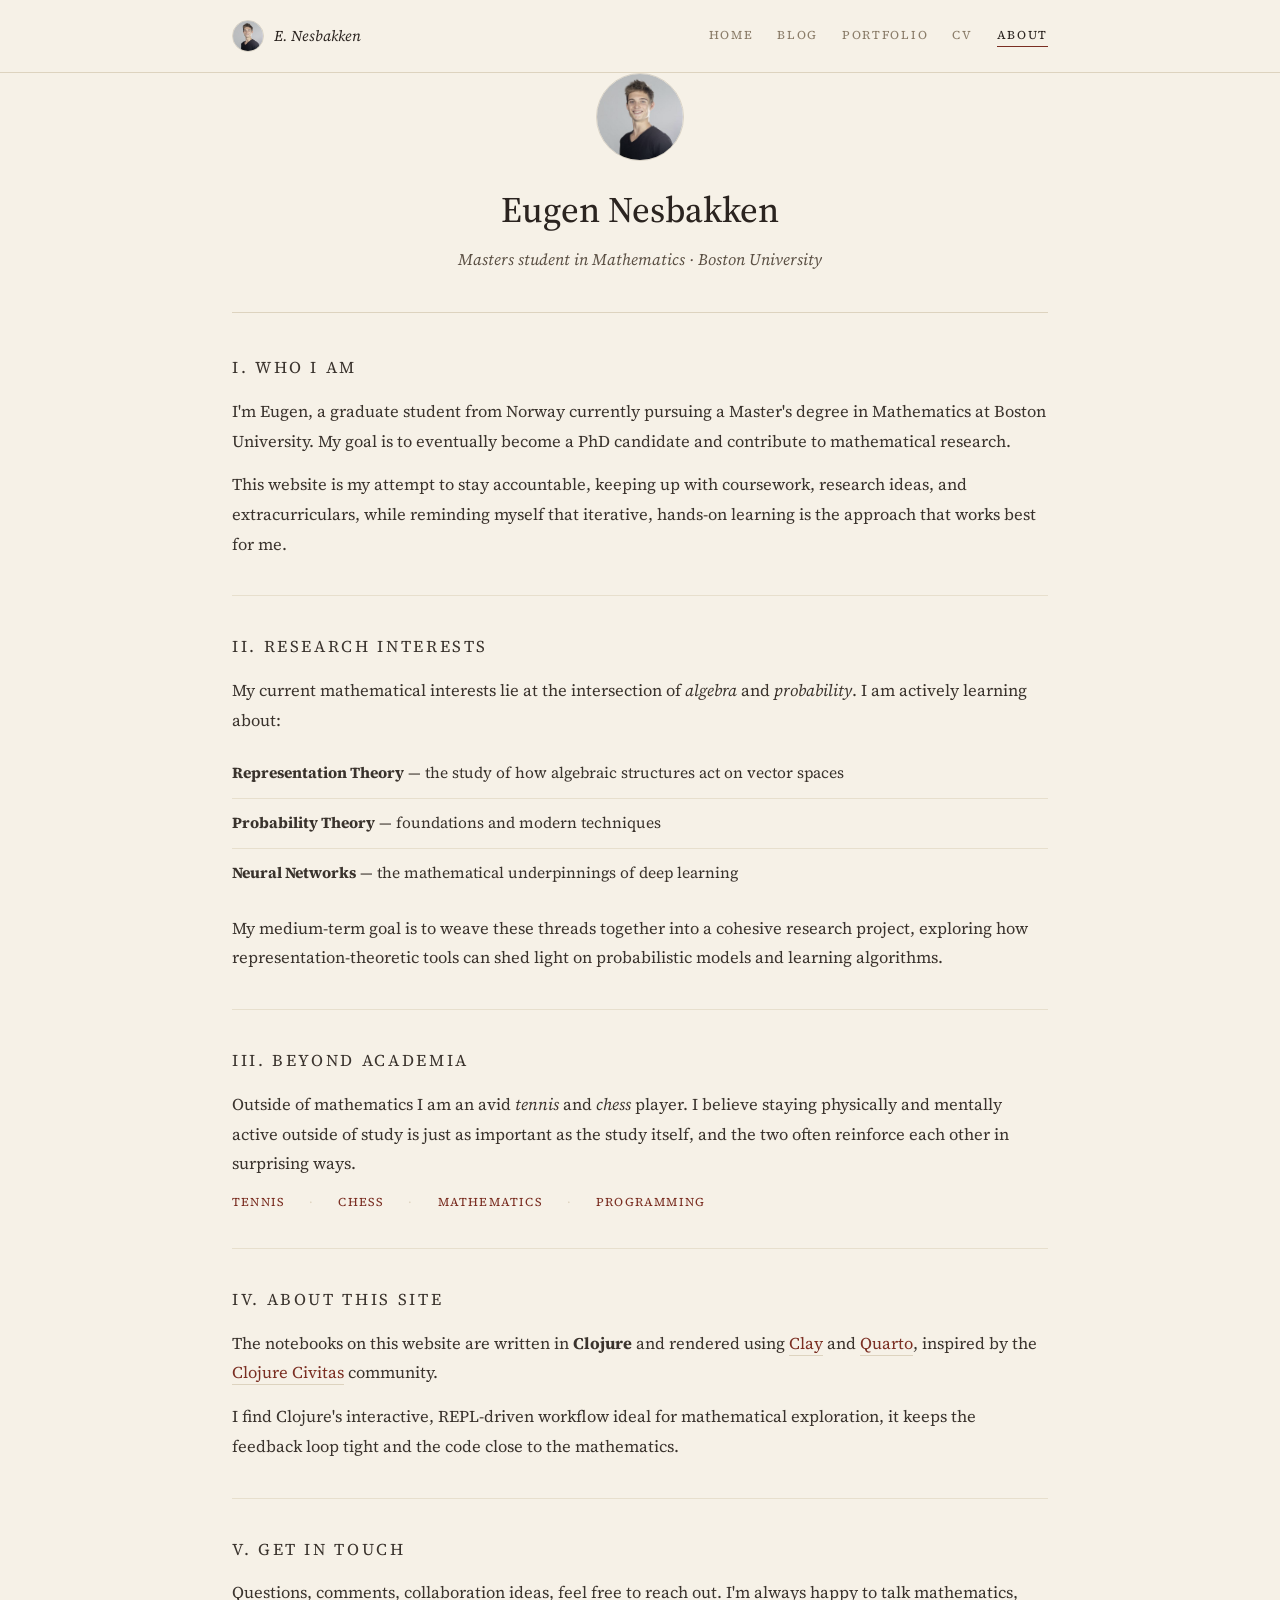
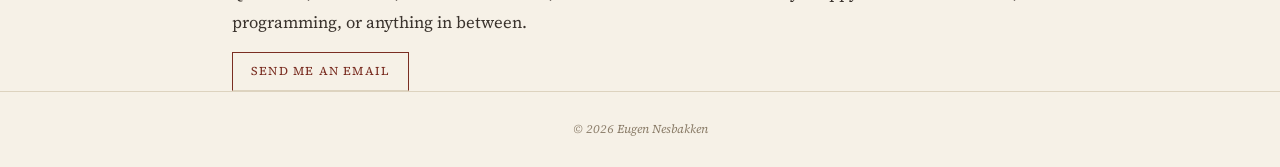
==== commit 8478cb8c: "updated website design and cleaned up" ====
--- a/site/about.html
+++ b/site/about.html
@@ -4,14 +4,16 @@
     <meta charset="UTF-8">
     <meta name="viewport" content="width=device-width, initial-scale=1.0">
     <title>About - Eugen Nesbakken</title>
-    <link rel="stylesheet" href="css/main.css">
-    <script src="js/theme.js"></script>
+    <link rel="preconnect" href="https://fonts.googleapis.com">
+    <link href="https://fonts.googleapis.com/css2?family=Source+Serif+4:ital,wght@0,400;0,500;0,600;1,400;1,500&display=swap" rel="stylesheet">
+    <link rel="stylesheet" href="css/main.css?v=3">
 </head>
 <body>
     <nav class="navbar">
         <div class="container">
             <a href="index.html" class="logo">
                 <img src="assets/images/portrait.jpeg" alt="Eugen Nesbakken" class="nav-profile-photo">
+                <span class="logo-word">E. Nesbakken</span>
             </a>
             <div class="nav-right">
                 <ul class="nav-links">
@@ -21,10 +23,6 @@
                     <li><a href="cv.html">CV</a></li>
                     <li><a href="about.html" class="active">About</a></li>
                 </ul>
-                <button id="theme-toggle" class="theme-toggle" title="Toggle theme">
-                    <svg class="moon-icon" xmlns="http://www.w3.org/2000/svg" width="24" height="24" viewBox="0 0 24 24" fill="none" stroke="currentColor" stroke-width="2" stroke-linecap="round" stroke-linejoin="round"><path d="M21 12.79A9 9 0 1 1 11.21 3 7 7 0 0 0 21 12.79z"></path></svg>
-                    <svg class="sun-icon" xmlns="http://www.w3.org/2000/svg" width="24" height="24" viewBox="0 0 24 24" fill="none" stroke="currentColor" stroke-width="2" stroke-linecap="round" stroke-linejoin="round"><circle cx="12" cy="12" r="5"></circle><line x1="12" y1="1" x2="12" y2="3"></line><line x1="12" y1="21" x2="12" y2="23"></line><line x1="4.22" y1="4.22" x2="5.64" y2="5.64"></line><line x1="18.36" y1="18.36" x2="19.78" y2="19.78"></line><line x1="1" y1="12" x2="3" y2="12"></line><line x1="21" y1="12" x2="23" y2="12"></line><line x1="4.22" y1="19.78" x2="5.64" y2="18.36"></line><line x1="18.36" y1="5.64" x2="19.78" y2="4.22"></line></svg>
-                </button>
             </div>
         </div>
     </nav>
@@ -42,24 +40,20 @@
 
             <!-- Who I am -->
             <section class="about-section">
-                <h2 class="about-section-title">
-                    <span class="about-section-icon">&#128075;</span> Who I Am
-                </h2>
+                <p class="about-section-title">I. Who I Am</p>
                 <p>
                     I'm Eugen, a graduate student from Norway currently pursuing a Master's degree in Mathematics at Boston University. My goal is to eventually become a PhD candidate and contribute to mathematical research.
                 </p>
                 <p>
-                    This website is my attempt to stay accountable — keeping up with coursework, research ideas, and extracurriculars, while reminding myself that iterative, hands-on learning is the approach that works best for me.
+                    This website is my attempt to stay accountable, keeping up with coursework, research ideas, and extracurriculars, while reminding myself that iterative, hands-on learning is the approach that works best for me.
                 </p>
             </section>
 
             <!-- Research interests -->
             <section class="about-section">
-                <h2 class="about-section-title">
-                    <span class="about-section-icon">&#128300;</span> Research Interests
-                </h2>
+                <p class="about-section-title">II. Research Interests</p>
                 <p>
-                    My current mathematical interests lie at the intersection of <strong>algebra</strong> and <strong>probability</strong>. I am actively learning about:
+                    My current mathematical interests lie at the intersection of <em>algebra</em> and <em>probability</em>. I am actively learning about:
                 </p>
                 <ul class="about-list">
                     <li><strong>Representation Theory</strong> — the study of how algebraic structures act on vector spaces</li>
@@ -73,54 +67,33 @@
 
             <!-- Beyond academia -->
             <section class="about-section">
-                <h2 class="about-section-title">
-                    <span class="about-section-icon">&#127934;</span> Beyond Academia
-                </h2>
+                <p class="about-section-title">III. Beyond Academia</p>
                 <p>
-                    Outside of mathematics I am an avid <strong>tennis</strong> and <strong>chess</strong> player. I believe staying physically and mentally active outside of study is just as important as the study itself — and the two often reinforce each other in surprising ways.
+                    Outside of mathematics I am an avid <em>tennis</em> and <em>chess</em> player. I believe staying physically and mentally active outside of study is just as important as the study itself, and the two often reinforce each other in surprising ways.
                 </p>
                 <div class="about-interest-grid">
-                    <div class="about-interest-card">
-                        <span class="interest-icon">&#127934;</span>
-                        <span>Tennis</span>
-                    </div>
-                    <div class="about-interest-card">
-                        <span class="interest-icon">&#9822;</span>
-                        <span>Chess</span>
-                    </div>
-                    <div class="about-interest-card">
-                        <span class="interest-icon">&#128218;</span>
-                        <span>Mathematics</span>
-                    </div>
-                    <div class="about-interest-card">
-                        <span class="interest-icon">&#128187;</span>
-                        <span>Programming</span>
-                    </div>
+                    <span>Tennis</span><span class="dot">&middot;</span><span>Chess</span><span class="dot">&middot;</span><span>Mathematics</span><span class="dot">&middot;</span><span>Programming</span>
                 </div>
             </section>
 
             <!-- About this site -->
             <section class="about-section">
-                <h2 class="about-section-title">
-                    <span class="about-section-icon">&#128196;</span> About This Site
-                </h2>
+                <p class="about-section-title">IV. About This Site</p>
                 <p>
                     The notebooks on this website are written in <strong>Clojure</strong> and rendered using <a href="https://github.com/scicloj/clay" target="_blank" rel="noopener">Clay</a> and <a href="https://quarto.org" target="_blank" rel="noopener">Quarto</a>, inspired by the <a href="https://clojurians.zulipchat.com/#narrow/channel/321125-clojure-data-cookbook" target="_blank" rel="noopener">Clojure Civitas</a> community.
                 </p>
                 <p>
-                    I find Clojure's interactive, REPL-driven workflow ideal for mathematical exploration — it keeps the feedback loop tight and the code close to the mathematics.
+                    I find Clojure's interactive, REPL-driven workflow ideal for mathematical exploration, it keeps the feedback loop tight and the code close to the mathematics.
                 </p>
             </section>
 
             <!-- Contact -->
             <section class="about-section about-section-last">
-                <h2 class="about-section-title">
-                    <span class="about-section-icon">&#9993;</span> Get in Touch
-                </h2>
+                <p class="about-section-title">V. Get in Touch</p>
                 <p>
-                    Questions, comments, collaboration ideas — feel free to reach out. I'm always happy to talk mathematics, programming, or anything in between.
+                    Questions, comments, collaboration ideas, feel free to reach out. I'm always happy to talk mathematics, programming, or anything in between.
                 </p>
-                <a href="mailto:eugnes@bu.edu" class="btn btn-primary about-contact-btn">Send me an email</a>
+                <a href="mailto:eugnes@bu.edu" class="btn">Send me an email</a>
             </section>
 
         </div>
@@ -128,10 +101,9 @@
 
     <footer>
         <div class="container">
-            <p>&copy; 2026 Eugen Nesbakken. All rights reserved.</p>
+            <p>&copy; 2026 Eugen Nesbakken</p>
         </div>
     </footer>
 
-    <script src="js/main.js"></script>
 </body>
 </html>
--- a/site/css/main.css
+++ b/site/css/main.css
@@ -1,34 +1,16 @@
-/* CSS Variables for theming */
+/* ============================================
+   Working Notes — design tokens
+   ============================================ */
 :root {
-    --bg-primary: #fff;
-    --bg-secondary: #f8f9fa;
-    --bg-card: #fff;
-    --text-primary: #333;
-    --text-secondary: #666;
-    --text-muted: #6b7280;
-    --border-color: #ddd;
-    --border-light: #e9ecef;
-    --accent-color: #007bff;
-    --accent-hover: #0056b3;
-    --shadow-sm: rgba(0, 0, 0, 0.1);
-    --shadow-md: rgba(0, 0, 0, 0.15);
-    --code-bg: #f8f9fa;
-}
-
-[data-theme="dark"] {
-    --bg-primary: #1a1a2e;
-    --bg-secondary: #16213e;
-    --bg-card: #1f2937;
-    --text-primary: #e5e7eb;
-    --text-secondary: #9ca3af;
-    --text-muted: #6b7280;
-    --border-color: #374151;
-    --border-light: #374151;
-    --accent-color: #3b82f6;
-    --accent-hover: #2563eb;
-    --shadow-sm: rgba(0, 0, 0, 0.3);
-    --shadow-md: rgba(0, 0, 0, 0.4);
-    --code-bg: #374151;
+    --paper: #f6f1e7;
+    --paper-deep: #efe8d8;
+    --ink: #2b2420;
+    --ink-soft: #3a332d;
+    --muted: #5a4f43;
+    --label-muted: #8a7c68;
+    --hairline: #ddd3bf;
+    --hairline-light: #e7dfcd;
+    --accent: #7a2e22;
 }
 
 * {
@@ -38,27 +20,32 @@
 }
 
 body {
-    font-family: -apple-system, BlinkMacSystemFont, 'Segoe UI', Roboto, 'Helvetica Neue', Arial, sans-serif;
+    font-family: 'Source Serif 4', Georgia, serif;
     line-height: 1.6;
-    color: var(--text-primary);
-    background: var(--bg-primary);
-    transition: background-color 0.3s, color 0.3s;
+    color: var(--ink);
+    background: var(--paper);
+}
+
+a {
+    color: inherit;
 }
 
 .container {
-    max-width: 1200px;
+    max-width: 880px;
     margin: 0 auto;
-    padding: 0 20px;
-}
-
+    padding: 0 32px;
+}
+
+/* ============================================
+   Navbar
+   ============================================ */
 .navbar {
-    background: var(--bg-primary);
-    box-shadow: 0 2px 4px var(--shadow-sm);
-    padding: 1rem 0;
+    background: var(--paper);
+    border-bottom: 1px solid var(--hairline);
+    padding: 20px 0;
     position: sticky;
     top: 0;
-    z-index: 1000;
-    transition: background-color 0.3s;
+    z-index: 10;
 }
 
 .navbar .container {
@@ -68,12 +55,11 @@
 }
 
 .logo {
-    font-size: 1.5rem;
-    font-weight: bold;
-    text-decoration: none;
-    color: var(--text-primary);
-    display: flex;
-    align-items: center;
+    display: flex;
+    align-items: center;
+    gap: 10px;
+    text-decoration: none;
+    color: var(--ink);
 }
 
 .logo img.nav-profile-photo {
@@ -85,73 +71,105 @@
     min-height: 32px !important;
     border-radius: 50%;
     object-fit: cover;
-    border: none;
+    filter: grayscale(35%);
+    border: 1px solid var(--hairline);
     display: block;
 }
 
-.logo img.nav-profile-photo:hover {
-    opacity: 0.8;
+.logo-word {
+    font-style: italic;
+    font-size: 15px;
+}
+
+.nav-right {
+    display: flex;
+    align-items: center;
 }
 
 .nav-links {
     display: flex;
     list-style: none;
-    gap: 2rem;
+    gap: 24px;
+    font-size: 12px;
+    letter-spacing: 0.14em;
+    text-transform: uppercase;
 }
 
 .nav-links a {
     text-decoration: none;
-    color: var(--text-secondary);
-    transition: color 0.3s;
+    color: var(--label-muted);
+    padding-bottom: 3px;
+    border-bottom: 1px solid transparent;
+    transition: color 0.2s;
 }
 
 .nav-links a:hover,
 .nav-links a.active {
-    color: var(--accent-color);
+    color: var(--ink);
+}
+
+.nav-links a.active {
+    border-bottom-color: var(--accent);
 }
 
 main {
-    margin: 2rem auto;
+    margin: 0 auto;
     min-height: calc(100vh - 200px);
+    padding: 64px 0 80px;
 }
 
 .page-header {
+    margin-bottom: 40px;
+    padding-bottom: 20px;
+    border-bottom: 1px solid var(--hairline);
+}
+
+.page-header h1 {
+    font-size: 42px;
+    font-weight: 500;
+    margin-bottom: 8px;
+}
+
+.page-header p {
+    font-style: italic;
+    color: var(--muted);
+    font-size: 16px;
+}
+
+footer {
+    border-top: 1px solid var(--hairline);
+    padding: 28px 0;
     text-align: center;
-    margin-bottom: 3rem;
-}
-
-.page-header h1 {
-    font-size: 2.5rem;
-    margin-bottom: 0.5rem;
-}
-
-.page-header p {
-    color: var(--text-secondary);
-    font-size: 1.1rem;
-}
-
-footer {
-    background: var(--bg-secondary);
-    padding: 2rem 0;
-    text-align: center;
-    margin-top: 4rem;
-    transition: background-color 0.3s;
-}
-
+}
+
+footer p {
+    font-size: 12px;
+    color: var(--label-muted);
+    font-style: italic;
+}
+
+/* ============================================
+   Section label (uppercase tracked)
+   ============================================ */
+.section-label {
+    font-size: 11px;
+    letter-spacing: 0.16em;
+    text-transform: uppercase;
+    color: var(--label-muted);
+    margin-bottom: 16px;
+}
+
+.hairline-divider {
+    height: 1px;
+    background: var(--hairline);
+}
+
+/* ============================================
+   Hero (Home)
+   ============================================ */
 .hero {
     text-align: center;
-    padding: 4rem 0;
-}
-
-.world-map-container {
-    margin-bottom: 1.5rem;
-    display: flex;
-    justify-content: center;
-}
-
-.world-map-container canvas {
-    max-width: 100%;
-    height: auto;
+    padding-bottom: 44px;
 }
 
 .hero-profile {
@@ -161,318 +179,215 @@
 }
 
 .profile-photo {
-    width: 160px;
-    height: 160px;
+    width: 96px;
+    height: 96px;
     border-radius: 50%;
     object-fit: cover;
-    border: 3px solid var(--bg-primary);
-    box-shadow: 0 0 0 4px var(--border-light), 0 4px 20px var(--shadow-md);
-    margin-bottom: 1.5rem;
-    transition: transform 0.3s, box-shadow 0.3s;
-}
-
-.profile-photo:hover {
-    transform: scale(1.03);
-    box-shadow: 0 0 0 4px var(--border-light), 0 8px 30px var(--shadow-md);
+    filter: grayscale(35%);
+    border: 1px solid var(--hairline);
+    margin-bottom: 24px;
 }
 
 .hero h1 {
-    font-size: 2.5rem;
-    margin-bottom: 0.5rem;
-}
-
-.hero p {
-    font-size: 1.2rem;
-    color: var(--text-secondary);
-    margin-bottom: 1.5rem;
-}
-
-.social-links {
-    display: flex;
-    gap: 0.75rem;
+    font-size: 54px;
+    font-weight: 500;
+    letter-spacing: -0.01em;
+    margin-bottom: 12px;
+}
+
+.hero-tagline {
+    font-style: italic;
+    font-size: 19px;
+    color: var(--muted);
+    margin-bottom: 16px;
+}
+
+.hero-meta {
+    font-size: 11.5px;
+    letter-spacing: 0.16em;
+    text-transform: uppercase;
+    color: var(--label-muted);
+    margin-bottom: 20px;
+}
+
+.hero-social {
+    display: flex;
     justify-content: center;
-    margin-top: 1rem;
-}
-
-.social-link {
-    display: flex;
-    align-items: center;
-    justify-content: center;
-    width: 42px;
-    height: 42px;
-    border-radius: 50%;
-    background: var(--bg-card);
-    color: var(--text-secondary);
-    text-decoration: none;
-    transition: all 0.25s ease;
-    border: 2px solid var(--border-light);
-}
-
-.social-link:hover {
-    transform: translateY(-3px);
-    text-decoration: none;
-}
-
-/* LinkedIn */
-.social-link.linkedin:hover {
-    background: #0077b5;
-    color: #fff;
-    border-color: #0077b5;
-    box-shadow: 0 4px 12px rgba(0, 119, 181, 0.4);
-}
-
-/* GitHub */
-.social-link.github:hover {
-    background: #333;
-    color: #fff;
-    border-color: #333;
-    box-shadow: 0 4px 12px rgba(0, 0, 0, 0.3);
-}
-
-/* Email */
-.social-link.email:hover {
-    background: #ea4335;
-    color: #fff;
-    border-color: #ea4335;
-    box-shadow: 0 4px 12px rgba(234, 67, 53, 0.4);
-}
-
-.social-link svg {
-    width: 20px;
-    height: 20px;
-}
-
-.quick-links {
-    margin: 4rem 0;
-}
-
-.quick-links h2 {
-    text-align: center;
-    margin-bottom: 2rem;
-}
-
-.link-grid {
-    display: grid;
-    grid-template-columns: repeat(auto-fit, minmax(250px, 1fr));
-    gap: 2rem;
-}
-
-.link-card {
-    padding: 2rem;
-    border: 1px solid var(--border-color);
-    border-radius: 8px;
+    align-items: center;
+    gap: 18px;
+    font-size: 12.5px;
+    letter-spacing: 0.08em;
+    text-transform: uppercase;
+}
+
+.hero-social a {
+    text-decoration: none;
+    color: var(--accent);
+}
+
+.hero-social span {
+    color: var(--hairline);
+}
+
+/* ============================================
+   Numbered list (Home "Contents" / Portfolio projects)
+   ============================================ */
+.numbered-list {
+    display: flex;
+    flex-direction: column;
+}
+
+.numbered-row {
+    display: flex;
+    gap: 18px;
+    padding: 14px 0;
+    border-bottom: 1px solid var(--hairline-light);
     text-decoration: none;
     color: inherit;
-    background: var(--bg-card);
-    transition: transform 0.3s, box-shadow 0.3s, background-color 0.3s;
-}
-
-.link-card:hover {
-    transform: translateY(-4px);
-    box-shadow: 0 4px 12px var(--shadow-sm);
-}
-
-.link-card h3 {
-    color: var(--accent-color);
-    margin-bottom: 0.5rem;
-}
-
-.link-card p {
-    color: var(--text-secondary);
-}
-
-.recent-posts {
-    margin: 4rem 0;
-}
-
-.recent-posts h2 {
-    text-align: center;
-    margin-bottom: 2rem;
-}
-
-.posts-preview {
-    display: grid;
-    gap: 2rem;
-}
-
+    align-items: baseline;
+}
+
+.numbered-row:last-child {
+    border-bottom: none;
+}
+
+.numbered-row .num {
+    font-size: 13px;
+    color: var(--label-muted);
+}
+
+.numbered-row .label {
+    font-size: 18px;
+    flex: 1;
+}
+
+.numbered-row .arrow {
+    font-size: 13px;
+    color: var(--accent);
+}
+
+/* ============================================
+   Recent Entries (Home)
+   ============================================ */
+.entries-list {
+    display: flex;
+    flex-direction: column;
+    gap: 26px;
+}
+
+.entry-row .entry-meta {
+    display: flex;
+    justify-content: space-between;
+    font-size: 12px;
+    color: var(--label-muted);
+    margin-bottom: 5px;
+}
+
+.entry-row .entry-meta .cat {
+    text-transform: uppercase;
+    letter-spacing: 0.08em;
+}
+
+.entry-row .entry-title {
+    font-size: 19px;
+    margin-bottom: 4px;
+}
+
+.entry-row .entry-title a {
+    text-decoration: none;
+    color: var(--ink);
+}
+
+.entry-row .entry-excerpt {
+    font-size: 15px;
+    color: var(--muted);
+    line-height: 1.7;
+}
+
+/* ============================================
+   Buttons
+   ============================================ */
 .btn {
     display: inline-block;
-    padding: 0.75rem 1.5rem;
-    background: var(--accent-color);
-    color: #fff;
-    text-decoration: none;
-    border-radius: 4px;
-    transition: background 0.3s;
+    font-size: 12px;
+    letter-spacing: 0.1em;
+    text-transform: uppercase;
+    text-decoration: none;
+    color: var(--accent);
+    border: 1px solid var(--accent);
+    padding: 9px 18px;
+    background: transparent;
+    white-space: nowrap;
 }
 
 .btn:hover {
-    background: var(--accent-hover);
-}
-
-.btn-primary {
-    background: var(--accent-color);
-}
-
-.cv {
-    max-width: 900px;
-}
-
-.cv-header {
-    display: flex;
-    justify-content: space-between;
-    align-items: center;
-    margin-bottom: 3rem;
-    padding-bottom: 1rem;
-    border-bottom: 2px solid var(--accent-color);
-}
-
-.cv-section {
-    margin-bottom: 3rem;
-}
-
-.cv-section h2 {
-    color: var(--accent-color);
-    margin-bottom: 1.5rem;
-}
-
-.cv-item {
-    margin-bottom: 2rem;
-}
-
-.cv-item h3 {
-    margin-bottom: 0.25rem;
-}
-
-.cv-meta {
-    color: var(--text-secondary);
-    font-size: 0.9rem;
-    margin-bottom: 0.5rem;
-}
-
-.cv-skills {
-    display: flex;
-    flex-wrap: wrap;
-    gap: 1rem;
-    list-style: none;
-}
-
-.cv-skills li {
-    padding: 0.5rem 1rem;
-    background: var(--bg-secondary);
-    border-radius: 4px;
-    transition: background-color 0.3s;
-}
-
-.portfolio-grid {
-    display: grid;
-    grid-template-columns: repeat(auto-fill, minmax(300px, 1fr));
-    gap: 2rem;
-}
-
-.portfolio-item {
-    border: 1px solid var(--border-color);
-    border-radius: 8px;
-    overflow: hidden;
-    background: var(--bg-card);
-    transition: transform 0.3s, box-shadow 0.3s, background-color 0.3s;
-}
-
-.portfolio-item:hover {
-    transform: translateY(-4px);
-    box-shadow: 0 4px 12px var(--shadow-sm);
-}
-
-.portfolio-item img {
-    width: 100%;
-    height: 200px;
-    object-fit: cover;
-}
-
-.portfolio-content {
-    padding: 1.5rem;
-}
-
-.portfolio-content h2 {
-    margin-bottom: 0.5rem;
-}
-
-.portfolio-content p {
-    color: var(--text-secondary);
-    margin-bottom: 1rem;
-}
-
-.about-content {
-    max-width: 800px;
-    margin: 0 auto;
-}
-
-.about-content p {
-    margin-bottom: 1rem;
-}
-
-/* ── About page redesign ── */
-
+    background: rgba(122, 46, 34, 0.06);
+}
+
+/* ============================================
+   About page
+   ============================================ */
 .about-hero {
     text-align: center;
-    padding: 3rem 0 2rem;
+    padding-bottom: 40px;
+    border-bottom: 1px solid var(--hairline);
+    margin-bottom: 40px;
 }
 
 .about-portrait {
-    width: 110px;
-    height: 110px;
+    width: 88px;
+    height: 88px;
     border-radius: 50%;
     object-fit: cover;
-    border: 3px solid var(--bg-primary);
-    box-shadow: 0 0 0 4px var(--border-light), 0 4px 20px var(--shadow-md);
-    margin-bottom: 1.25rem;
+    filter: grayscale(35%);
+    border: 1px solid var(--hairline);
+    margin-bottom: 20px;
     display: block;
     margin-left: auto;
     margin-right: auto;
 }
 
 .about-hero h1 {
-    font-size: 2rem;
-    margin-bottom: 0.4rem;
+    font-size: 36px;
+    font-weight: 500;
+    margin-bottom: 8px;
 }
 
 .about-tagline {
-    color: var(--text-secondary);
-    font-size: 1.05rem;
+    font-style: italic;
+    color: var(--muted);
+    font-size: 16px;
 }
 
 .about-body {
-    max-width: 740px;
-    margin: 0 auto;
-    padding-bottom: 3rem;
+    padding-bottom: 0;
 }
 
 .about-section {
-    padding: 2rem 0;
-    border-bottom: 1px solid var(--border-light);
+    padding-bottom: 36px;
+    border-bottom: 1px solid var(--hairline-light);
+    margin-bottom: 36px;
 }
 
 .about-section-last {
     border-bottom: none;
+    margin-bottom: 0;
+    padding-bottom: 0;
 }
 
 .about-section-title {
-    font-size: 1.25rem;
-    font-weight: 600;
-    margin-bottom: 1rem;
-    display: flex;
-    align-items: center;
-    gap: 0.5rem;
-    color: var(--text-primary);
-}
-
-.about-section-icon {
-    font-size: 1.1rem;
+    font-size: 11px;
+    letter-spacing: 0.16em;
+    text-transform: uppercase;
+    color: var(--label-muted);
+    margin-bottom: 16px;
 }
 
 .about-section p {
-    color: var(--text-secondary);
-    margin-bottom: 0.9rem;
-    line-height: 1.75;
+    color: var(--ink-soft);
+    font-size: 16.5px;
+    line-height: 1.8;
+    margin-bottom: 14px;
 }
 
 .about-section p:last-child {
@@ -480,220 +395,143 @@
 }
 
 .about-section a {
-    color: var(--accent-color);
-    text-decoration: none;
-}
-
-.about-section a:hover {
-    text-decoration: underline;
+    color: var(--accent);
+    text-decoration: none;
+    border-bottom: 1px solid var(--hairline);
 }
 
 .about-list {
     list-style: none;
-    margin: 0.75rem 0 1rem 0;
     display: flex;
     flex-direction: column;
-    gap: 0.5rem;
+    margin-bottom: 16px;
 }
 
 .about-list li {
-    padding: 0.65rem 1rem;
-    background: var(--bg-secondary);
-    border-radius: 6px;
-    border-left: 3px solid var(--accent-color);
-    color: var(--text-secondary);
-    line-height: 1.5;
-    transition: background-color 0.3s;
+    padding: 12px 0;
+    border-bottom: 1px solid var(--hairline-light);
+    font-size: 15.5px;
+    color: var(--ink-soft);
+}
+
+.about-list li:last-child {
+    border-bottom: none;
 }
 
 .about-interest-grid {
-    display: grid;
-    grid-template-columns: repeat(auto-fit, minmax(130px, 1fr));
-    gap: 1rem;
-    margin-top: 1.25rem;
-}
-
-.about-interest-card {
+    display: flex;
+    gap: 24px;
+    flex-wrap: wrap;
+    font-size: 12px;
+    letter-spacing: 0.1em;
+    text-transform: uppercase;
+    color: var(--accent);
+}
+
+.about-interest-grid .dot {
+    color: var(--hairline);
+}
+
+/* ============================================
+   Portfolio
+   ============================================ */
+.pf-filters {
+    display: flex;
+    flex-wrap: wrap;
+    gap: 10px;
+    margin-bottom: 30px;
+}
+
+.pf-filter-btn {
+    border: none;
+    background: none;
+    cursor: pointer;
+    font-family: 'Source Serif 4', Georgia, serif;
+    font-size: 12px;
+    letter-spacing: 0.1em;
+    text-transform: uppercase;
+    padding: 6px 4px;
+    color: var(--label-muted);
+    border-bottom: 1px solid transparent;
+}
+
+.pf-filter-btn:hover {
+    color: var(--ink);
+}
+
+.pf-filter-btn.active {
+    color: var(--ink);
+    border-bottom-color: var(--accent);
+}
+
+.pf-list {
     display: flex;
     flex-direction: column;
-    align-items: center;
-    gap: 0.5rem;
-    padding: 1.25rem 1rem;
-    background: var(--bg-card);
-    border: 1px solid var(--border-light);
-    border-radius: 8px;
-    font-size: 0.95rem;
-    color: var(--text-secondary);
-    transition: transform 0.2s, box-shadow 0.2s, background-color 0.3s;
-}
-
-.about-interest-card:hover {
-    transform: translateY(-3px);
-    box-shadow: 0 4px 12px var(--shadow-sm);
-}
-
-.interest-icon {
-    font-size: 1.6rem;
-}
-
-.about-contact-btn {
-    display: inline-block;
-    margin-top: 1.25rem;
-    padding: 0.7rem 1.75rem;
-    border-radius: 6px;
-}
-
-/* ── Portfolio redesign ── */
-
-.pf-filters {
-    display: flex;
-    flex-wrap: wrap;
-    gap: 0.5rem;
-    margin-bottom: 2rem;
-}
-
-.pf-filter-btn {
-    padding: 0.4rem 1rem;
-    border: 1px solid var(--border-color);
-    border-radius: 20px;
-    background: var(--bg-card);
-    color: var(--text-secondary);
-    font-size: 0.88rem;
+    margin-bottom: 56px;
+}
+
+.pf-row {
     cursor: pointer;
-    transition: all 0.2s;
-}
-
-.pf-filter-btn:hover {
-    border-color: var(--accent-color);
-    color: var(--accent-color);
-}
-
-.pf-filter-btn.active {
-    background: var(--accent-color);
-    border-color: var(--accent-color);
-    color: #fff;
-}
-
-.pf-grid {
-    display: grid;
-    grid-template-columns: repeat(auto-fill, minmax(260px, 1fr));
-    gap: 1.5rem;
-    margin-bottom: 4rem;
-}
-
-.pf-card {
-    display: flex;
-    flex-direction: column;
-    background: var(--bg-card);
-    border: 1px solid var(--border-light);
-    border-radius: 10px;
-    overflow: hidden;
-    cursor: pointer;
-    transition: transform 0.2s, box-shadow 0.2s, background-color 0.3s;
-    outline: none;
-}
-
-.pf-card:hover,
-.pf-card:focus-visible {
-    transform: translateY(-4px);
-    box-shadow: 0 6px 20px var(--shadow-sm);
-    border-color: var(--accent-color);
-}
-
-.pf-card-icon {
-    display: flex;
-    align-items: center;
-    justify-content: center;
-    padding: 1.75rem 1rem 1rem;
-    color: var(--accent-color);
-    opacity: 0.8;
-}
-
-.pf-card-icon svg {
-    width: 48px;
-    height: 48px;
-}
-
-.pf-card-body {
+    display: flex;
+    gap: 18px;
+    padding: 18px 0;
+    border-bottom: 1px solid var(--hairline-light);
+    text-decoration: none;
+    color: inherit;
+    align-items: baseline;
+    background: none;
+    border-left: none;
+    border-right: none;
+    border-top: none;
+    width: 100%;
+    text-align: left;
+    font-family: 'Source Serif 4', Georgia, serif;
+}
+
+.pf-row:last-child {
+    border-bottom: none;
+}
+
+.pf-row-cat {
+    font-size: 11px;
+    letter-spacing: 0.1em;
+    text-transform: uppercase;
+    color: var(--accent);
+    width: 110px;
+    flex-shrink: 0;
+}
+
+.pf-row-title {
+    font-size: 18px;
     flex: 1;
-    padding: 0 1.25rem 0.75rem;
-}
-
-.pf-card-meta {
-    display: flex;
-    align-items: center;
-    gap: 0.6rem;
-    margin-bottom: 0.5rem;
-}
-
-.pf-card-cat {
-    font-size: 0.72rem;
-    font-weight: 700;
-    text-transform: uppercase;
-    letter-spacing: 0.07em;
-    color: var(--accent-color);
-    background: color-mix(in srgb, var(--accent-color) 12%, transparent);
-    padding: 0.15rem 0.55rem;
-    border-radius: 20px;
-}
-
-.pf-card-date {
-    font-size: 0.8rem;
-    color: var(--text-muted);
-}
-
-.pf-card-title {
-    font-size: 1rem;
-    font-weight: 600;
-    margin-bottom: 0.4rem;
-    color: var(--text-primary);
-    line-height: 1.4;
-}
-
-.pf-card-desc {
-    font-size: 0.88rem;
-    color: var(--text-secondary);
-    line-height: 1.55;
-    display: -webkit-box;
-    -webkit-line-clamp: 3;
-    -webkit-box-orient: vertical;
-    overflow: hidden;
-}
-
-.pf-card-footer {
-    padding: 0.75rem 1.25rem 1rem;
-    border-top: 1px solid var(--border-light);
-    margin-top: 0.5rem;
-}
-
-.pf-card-cta {
-    display: flex;
-    align-items: center;
-    gap: 0.25rem;
-    font-size: 0.85rem;
-    font-weight: 600;
-    color: var(--accent-color);
+}
+
+.pf-row-date {
+    font-size: 12.5px;
+    color: var(--label-muted);
+    flex-shrink: 0;
 }
 
 .portfolio-empty {
-    grid-column: 1 / -1;
     text-align: center;
-    color: var(--text-muted);
+    color: var(--label-muted);
+    font-style: italic;
     padding: 3rem 0;
 }
 
-/* PDF Modal */
+/* PDF / project modal */
 .pdf-modal {
     position: fixed;
     inset: 0;
     z-index: 2000;
-    background: rgba(0, 0, 0, 0.65);
-    display: flex;
-    align-items: stretch;
+    background: rgba(43, 36, 32, 0.5);
+    display: flex;
+    align-items: center;
     justify-content: center;
     opacity: 0;
     pointer-events: none;
-    transition: opacity 0.25s;
+    padding: 24px;
+    transition: opacity 0.2s;
 }
 
 .pdf-modal.open {
@@ -705,34 +543,24 @@
     display: flex;
     flex-direction: column;
     width: 100%;
-    max-width: 960px;
-    margin: 1.5rem;
-    background: var(--bg-card);
-    border-radius: 10px;
-    overflow: hidden;
-    box-shadow: 0 20px 60px rgba(0, 0, 0, 0.4);
-    transform: translateY(12px);
-    transition: transform 0.25s;
-}
-
-.pdf-modal.open .pdf-modal-inner {
-    transform: translateY(0);
+    max-width: 860px;
+    background: var(--paper);
+    border: 1px solid var(--hairline);
 }
 
 .pdf-modal-toolbar {
     display: flex;
     align-items: center;
     justify-content: space-between;
-    padding: 0.75rem 1rem;
-    border-bottom: 1px solid var(--border-light);
+    padding: 14px 20px;
+    border-bottom: 1px solid var(--hairline);
     gap: 1rem;
     flex-shrink: 0;
 }
 
 .pdf-modal-title {
-    font-size: 0.95rem;
-    font-weight: 600;
-    color: var(--text-primary);
+    font-size: 15px;
+    color: var(--ink);
     white-space: nowrap;
     overflow: hidden;
     text-overflow: ellipsis;
@@ -749,25 +577,29 @@
     display: flex;
     align-items: center;
     gap: 0.35rem;
-    padding: 0.4rem 0.8rem;
-    border: 1px solid var(--border-light);
-    border-radius: 6px;
-    background: var(--bg-secondary);
-    color: var(--text-secondary);
-    font-size: 0.82rem;
+    padding: 6px 12px;
+    border: 1px solid var(--hairline);
+    background: none;
+    color: var(--muted);
+    font-size: 12px;
+    letter-spacing: 0.05em;
+    text-transform: uppercase;
     cursor: pointer;
     text-decoration: none;
-    transition: all 0.2s;
     white-space: nowrap;
+    font-family: 'Source Serif 4', Georgia, serif;
 }
 
 .pdf-modal-btn:hover {
-    border-color: var(--accent-color);
-    color: var(--accent-color);
+    border-color: var(--accent);
+    color: var(--accent);
 }
 
 .pdf-modal-close {
-    padding: 0.4rem;
+    padding: 6px 10px;
+    font-size: 18px;
+    color: var(--accent);
+    border: none;
 }
 
 .pdf-modal-frame {
@@ -775,53 +607,56 @@
     border: none;
     width: 100%;
     min-height: 0;
-    height: calc(100vh - 8rem);
+    height: calc(100vh - 12rem);
+    background: var(--paper);
 }
 
 @media (max-width: 600px) {
     .pdf-modal-inner {
-        margin: 0;
-        border-radius: 0;
+        max-width: 100%;
     }
     .pdf-modal-btn span {
         display: none;
     }
 }
 
-/* ── CV redesign (cv2) ── */
-
+/* ============================================
+   CV
+   ============================================ */
 .cv2 {
-    max-width: 860px;
-    padding-bottom: 4rem;
+    max-width: 880px;
+    padding-bottom: 0;
 }
 
 .cv2-header {
     display: flex;
     justify-content: space-between;
     align-items: flex-start;
-    gap: 2rem;
-    padding: 2.5rem 0 2rem;
-    border-bottom: 2px solid var(--accent-color);
-    margin-bottom: 2.5rem;
+    gap: 24px;
+    padding-bottom: 28px;
+    margin-bottom: 40px;
+    border-bottom: 1px solid var(--hairline);
 }
 
 .cv2-header h1 {
-    font-size: 2rem;
-    margin-bottom: 0.3rem;
+    font-size: 38px;
+    font-weight: 500;
+    margin-bottom: 6px;
 }
 
 .cv2-subtitle {
-    color: var(--text-secondary);
-    font-size: 1rem;
-    margin-bottom: 0.75rem;
+    font-style: italic;
+    color: var(--muted);
+    font-size: 16px;
+    margin-bottom: 12px;
 }
 
 .cv2-contact {
     display: flex;
     flex-wrap: wrap;
     gap: 0.6rem 1.5rem;
-    font-size: 0.88rem;
-    color: var(--text-secondary);
+    font-size: 13px;
+    color: var(--label-muted);
 }
 
 .cv2-contact span {
@@ -836,225 +671,172 @@
 }
 
 .cv2-download {
-    display: flex;
-    align-items: center;
-    gap: 0.4rem;
+    flex-shrink: 0;
+}
+
+.cv2-section {
+    margin-bottom: 44px;
+}
+
+.cv2-section-title {
+    font-size: 12px;
+    font-weight: 400;
+    letter-spacing: 0.16em;
+    text-transform: uppercase;
+    color: var(--label-muted);
+    border-bottom: 1px solid var(--hairline-light);
+    padding-bottom: 10px;
+    margin-bottom: 20px;
+}
+
+.cv2-timeline {
+    display: flex;
+    flex-direction: column;
+    gap: 22px;
+}
+
+.cv2-entry-header {
+    display: flex;
+    justify-content: space-between;
+    align-items: baseline;
+    gap: 16px;
+}
+
+.cv2-entry-header h3 {
+    font-size: 18px;
+    font-weight: 500;
+}
+
+.cv2-org {
+    font-style: italic;
+    color: var(--muted);
+    font-size: 15px;
+    margin: 2px 0 6px;
+}
+
+.cv2-date {
+    font-size: 13px;
+    color: var(--label-muted);
     white-space: nowrap;
-    flex-shrink: 0;
-    border-radius: 6px;
-    padding: 0.6rem 1.25rem;
-    font-size: 0.9rem;
-}
-
-.cv2-section {
-    margin-bottom: 2.75rem;
-}
-
-.cv2-section-title {
-    font-size: 0.75rem;
-    font-weight: 700;
-    letter-spacing: 0.1em;
-    text-transform: uppercase;
-    color: var(--accent-color);
-    border-bottom: 1px solid var(--border-light);
-    padding-bottom: 0.5rem;
-    margin-bottom: 1.5rem;
-}
-
-/* Timeline */
-.cv2-timeline {
-    display: flex;
-    flex-direction: column;
-    gap: 0;
-    padding-left: 1.25rem;
-    border-left: 2px solid var(--border-light);
-}
-
-.cv2-entry {
-    position: relative;
-    padding: 0 0 1.75rem 1.5rem;
-}
-
-.cv2-entry:last-child {
-    padding-bottom: 0;
-}
-
-.cv2-entry-dot {
-    position: absolute;
-    left: -0.55rem;
-    top: 0.35rem;
-    width: 10px;
-    height: 10px;
-    border-radius: 50%;
-    background: var(--accent-color);
-    border: 2px solid var(--bg-primary);
-    flex-shrink: 0;
-}
-
-.cv2-entry-body {
-    flex: 1;
-}
-
-.cv2-entry-header {
-    display: flex;
-    justify-content: space-between;
-    align-items: flex-start;
-    gap: 1rem;
-    margin-bottom: 0.35rem;
-}
-
-.cv2-entry-header h3 {
-    font-size: 1rem;
-    font-weight: 600;
-    margin-bottom: 0.1rem;
-}
-
-.cv2-org {
-    font-size: 0.9rem;
-    color: var(--text-secondary);
-}
-
-.cv2-date {
-    font-size: 0.82rem;
-    color: var(--text-muted);
-    white-space: nowrap;
-    padding-top: 0.1rem;
 }
 
 .cv2-desc {
-    font-size: 0.92rem;
-    color: var(--text-secondary);
-    line-height: 1.65;
-    margin-top: 0.4rem;
-}
-
-/* Skills grid */
+    font-size: 15px;
+    color: var(--muted);
+    line-height: 1.7;
+}
+
 .cv2-skills-grid {
     display: grid;
     grid-template-columns: repeat(auto-fit, minmax(180px, 1fr));
-    gap: 1.5rem;
-}
-
-.cv2-skill-group {
-    background: var(--bg-secondary);
-    border-radius: 8px;
-    padding: 1.25rem;
-    transition: background-color 0.3s;
+    gap: 28px;
 }
 
 .cv2-skill-group h3 {
-    font-size: 0.8rem;
-    font-weight: 700;
-    text-transform: uppercase;
-    letter-spacing: 0.07em;
-    color: var(--accent-color);
-    margin-bottom: 0.75rem;
+    font-size: 13px;
+    letter-spacing: 0.08em;
+    text-transform: uppercase;
+    color: var(--accent);
+    font-weight: 500;
+    margin-bottom: 10px;
 }
 
 .cv2-skill-group ul {
     list-style: none;
     display: flex;
     flex-direction: column;
-    gap: 0.4rem;
-}
-
-.cv2-skill-group li {
-    font-size: 0.9rem;
-    color: var(--text-secondary);
-    padding-left: 0.75rem;
-    position: relative;
-}
-
-.cv2-skill-group li::before {
-    content: "–";
-    position: absolute;
-    left: 0;
-    color: var(--accent-color);
-}
-
-/* Publications */
-.cv2-pub {
-    padding: 1rem 1.25rem;
-    border-left: 3px solid var(--accent-color);
-    background: var(--bg-secondary);
-    border-radius: 0 6px 6px 0;
-    transition: background-color 0.3s;
+    gap: 6px;
+    font-size: 15px;
+    color: var(--muted);
 }
 
 .cv2-pub-title a {
-    color: var(--text-primary);
-    text-decoration: none;
-    font-size: 0.95rem;
-    font-weight: 500;
-    line-height: 1.55;
-}
-
-.cv2-pub-title a:hover {
-    color: var(--accent-color);
+    color: var(--ink);
+    text-decoration: none;
+    border-bottom: 1px solid var(--hairline);
+    font-size: 16px;
+    line-height: 1.6;
 }
 
 .cv2-pub-meta {
-    font-size: 0.85rem;
-    color: var(--text-muted);
-    margin-top: 0.4rem;
+    font-size: 14px;
+    color: var(--label-muted);
+    font-style: italic;
+    margin-top: 6px;
 }
 
 @media (max-width: 600px) {
     .cv2-header {
         flex-direction: column;
     }
-    .cv2-download {
-        align-self: flex-start;
-    }
     .cv2-entry-header {
         flex-direction: column;
-        gap: 0.15rem;
+        gap: 2px;
     }
 }
 
-/* Theme Toggle */
-.theme-toggle {
-    background: none;
-    border: 2px solid var(--border-light);
+/* ============================================
+   GitHub repos
+   ============================================ */
+.gh-section {
+    margin-bottom: 4rem;
+}
+
+.gh-list {
+    display: flex;
+    flex-direction: column;
+}
+
+.gh-row {
+    display: flex;
+    gap: 16px;
+    padding: 14px 0;
+    border-bottom: 1px solid var(--hairline-light);
+    text-decoration: none;
+    color: inherit;
+    align-items: baseline;
+}
+
+.gh-row:last-child {
+    border-bottom: none;
+}
+
+.gh-row-name {
+    font-size: 17px;
+    flex: 1;
+}
+
+.gh-row-desc {
+    font-size: 14px;
+    color: var(--muted);
+}
+
+.gh-row-lang {
+    font-size: 12px;
+    color: var(--label-muted);
+    flex-shrink: 0;
+    display: flex;
+    align-items: center;
+    gap: 6px;
+}
+
+.gh-lang-dot {
+    width: 7px;
+    height: 7px;
     border-radius: 50%;
-    width: 38px;
-    height: 38px;
-    cursor: pointer;
-    display: flex;
-    align-items: center;
-    justify-content: center;
-    color: var(--text-secondary);
-    transition: all 0.25s ease;
-    margin-left: 1rem;
-}
-
-.theme-toggle:hover {
-    border-color: var(--accent-color);
-    color: var(--accent-color);
-}
-
-.theme-toggle svg {
-    width: 20px;
-    height: 20px;
-}
-
-.theme-toggle .sun-icon {
-    display: none;
-}
-
-.theme-toggle .moon-icon {
+    display: inline-block;
+}
+
+/* ============================================
+   Image placeholder slots
+   ============================================ */
+.img-slot {
+    background: var(--paper-deep);
+    border: 1px solid var(--hairline);
     display: block;
 }
 
-[data-theme="dark"] .theme-toggle .sun-icon {
-    display: block;
-}
-
-[data-theme="dark"] .theme-toggle .moon-icon {
-    display: none;
-}
-
-.nav-right {
-    display: flex;
-    align-items: center;
-}+.img-slot.rounded {
+    border-radius: 4px;
+    overflow: hidden;
+}
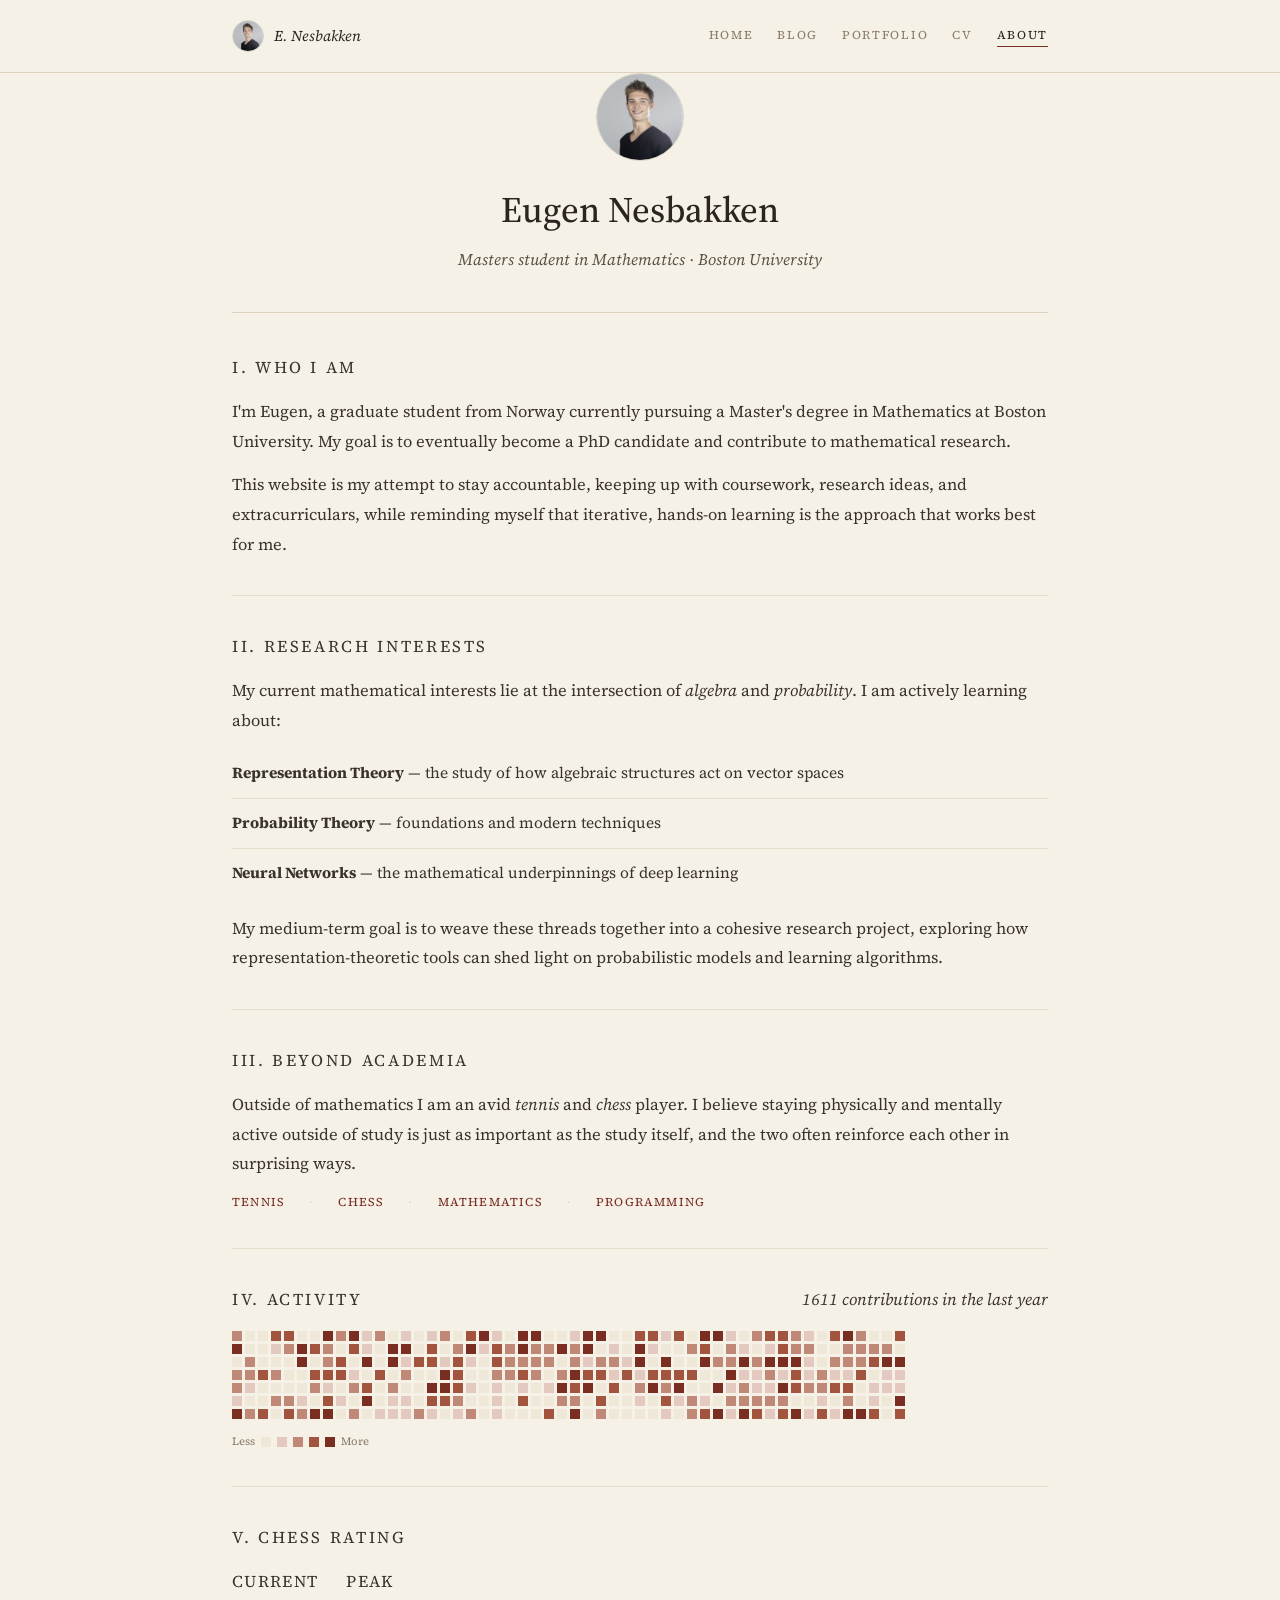
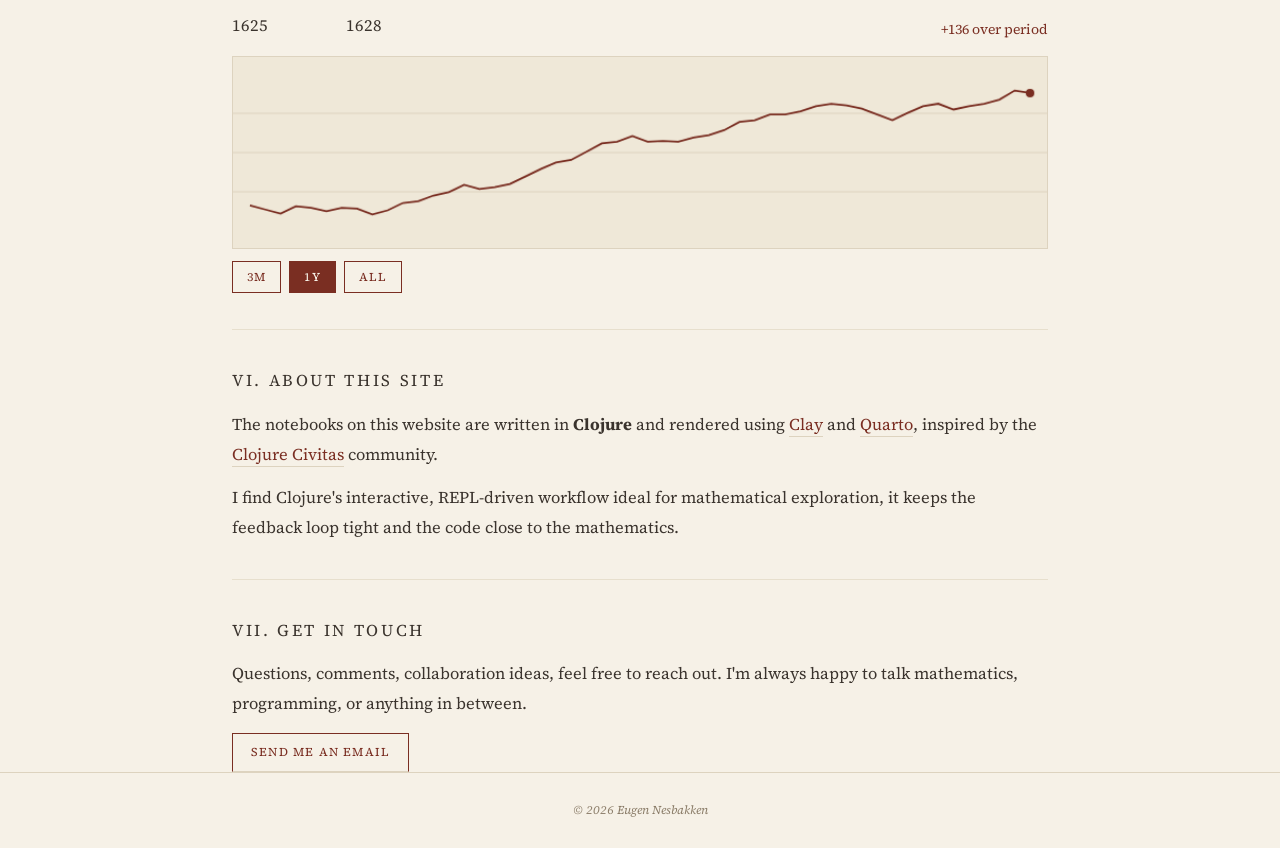
==== commit 8787f4b9: "updates" ====
--- a/site/about.html
+++ b/site/about.html
@@ -76,9 +76,53 @@
                 </div>
             </section>
 
+            <!-- Activity -->
+            <section class="about-section">
+                <div class="now-panel-header">
+                    <p class="about-section-title" style="margin-bottom:0">IV. Activity</p>
+                    <p class="now-updated" id="heatmap-total">&mdash; contributions in the last year</p>
+                </div>
+                <div class="heatmap-scroll">
+                    <div class="heatmap-grid" id="heatmap-grid"></div>
+                </div>
+                <div class="heatmap-legend">
+                    <span>Less</span>
+                    <div class="heatmap-cell" style="background:#efe8d8"></div>
+                    <div class="heatmap-cell" style="background:#e3c9bf"></div>
+                    <div class="heatmap-cell" style="background:#c08876"></div>
+                    <div class="heatmap-cell" style="background:#a3543f"></div>
+                    <div class="heatmap-cell" style="background:#7a2e22"></div>
+                    <span>More</span>
+                </div>
+            </section>
+
+            <!-- Chess rating -->
+            <section class="about-section">
+                <p class="about-section-title">V. Chess Rating</p>
+                <div class="elo-stats">
+                    <div>
+                        <p class="elo-stat-label">Current</p>
+                        <p class="elo-current" id="elo-current">&mdash;</p>
+                    </div>
+                    <div>
+                        <p class="elo-stat-label">Peak</p>
+                        <p class="elo-peak" id="elo-peak">&mdash;</p>
+                    </div>
+                    <span class="elo-change" id="elo-change"></span>
+                </div>
+                <div class="elo-chart-wrap">
+                    <canvas id="elo-canvas" width="768" height="180"></canvas>
+                </div>
+                <div class="elo-tf-buttons">
+                    <button class="elo-tf-btn" id="elo-tf-3m" onclick="setEloTimeframe('3M')">3M</button>
+                    <button class="elo-tf-btn active" id="elo-tf-1y" onclick="setEloTimeframe('1Y')">1Y</button>
+                    <button class="elo-tf-btn" id="elo-tf-all" onclick="setEloTimeframe('ALL')">All</button>
+                </div>
+            </section>
+
             <!-- About this site -->
             <section class="about-section">
-                <p class="about-section-title">IV. About This Site</p>
+                <p class="about-section-title">VI. About This Site</p>
                 <p>
                     The notebooks on this website are written in <strong>Clojure</strong> and rendered using <a href="https://github.com/scicloj/clay" target="_blank" rel="noopener">Clay</a> and <a href="https://quarto.org" target="_blank" rel="noopener">Quarto</a>, inspired by the <a href="https://clojurians.zulipchat.com/#narrow/channel/321125-clojure-data-cookbook" target="_blank" rel="noopener">Clojure Civitas</a> community.
                 </p>
@@ -89,7 +133,7 @@
 
             <!-- Contact -->
             <section class="about-section about-section-last">
-                <p class="about-section-title">V. Get in Touch</p>
+                <p class="about-section-title">VII. Get in Touch</p>
                 <p>
                     Questions, comments, collaboration ideas, feel free to reach out. I'm always happy to talk mathematics, programming, or anything in between.
                 </p>
@@ -105,5 +149,6 @@
         </div>
     </footer>
 
+    <script src="js/additions.js"></script>
 </body>
 </html>
--- a/site/css/main.css
+++ b/site/css/main.css
@@ -840,3 +840,206 @@
     border-radius: 4px;
     overflow: hidden;
 }
+
+/* ============================================
+   Live Mathematics (home)
+   ============================================ */
+.viz-intro {
+    font-size: 15px;
+    color: var(--muted);
+    line-height: 1.7;
+    margin-bottom: 18px;
+}
+
+.viz-caption {
+    font-size: 13px;
+    color: var(--muted);
+    font-style: italic;
+    margin: 0 0 14px;
+}
+
+.viz-canvas-wrap {
+    border: 1px solid var(--hairline);
+}
+
+.viz-canvas-wrap canvas {
+    display: block;
+    width: 100%;
+    height: auto;
+}
+
+.viz-grid {
+    display: grid;
+    grid-template-columns: 1fr 1fr;
+    gap: 32px;
+    align-items: start;
+}
+
+@media (max-width: 700px) {
+    .viz-grid {
+        grid-template-columns: 1fr;
+    }
+}
+
+/* ============================================
+   Right Now (home)
+   ============================================ */
+.now-panel-header {
+    display: flex;
+    justify-content: space-between;
+    align-items: baseline;
+    margin-bottom: 16px;
+}
+
+.now-updated {
+    font-size: 11px;
+    color: var(--label-muted);
+    font-style: italic;
+}
+
+.now-row {
+    padding: 16px 0;
+    border-bottom: 1px solid var(--hairline-light);
+}
+
+.now-row:last-child {
+    border-bottom: none;
+}
+
+.now-row-label {
+    font-size: 11px;
+    letter-spacing: 0.1em;
+    text-transform: uppercase;
+    color: var(--accent);
+    margin-bottom: 6px;
+}
+
+.now-row-title {
+    font-size: 17px;
+    margin-bottom: 6px;
+}
+
+.now-row-meta {
+    font-size: 13px;
+    color: var(--label-muted);
+}
+
+.now-progress {
+    height: 4px;
+    background: var(--hairline-light);
+    border-radius: 2px;
+    overflow: hidden;
+    margin-top: 4px;
+}
+
+.now-progress-fill {
+    height: 100%;
+    background: var(--accent);
+}
+
+/* ============================================
+   Activity heatmap (about)
+   ============================================ */
+.heatmap-scroll {
+    overflow-x: auto;
+    padding-bottom: 4px;
+}
+
+.heatmap-grid {
+    display: flex;
+    gap: 3px;
+}
+
+.heatmap-week {
+    display: flex;
+    flex-direction: column;
+    gap: 3px;
+}
+
+.heatmap-cell {
+    width: 10px;
+    height: 10px;
+    background: var(--paper-deep);
+}
+
+.heatmap-legend {
+    display: flex;
+    align-items: center;
+    gap: 6px;
+    margin-top: 10px;
+    font-size: 11px;
+    color: var(--label-muted);
+}
+
+.heatmap-legend .heatmap-cell {
+    width: 10px;
+    height: 10px;
+}
+
+/* ============================================
+   Chess rating (about)
+   ============================================ */
+.elo-stats {
+    display: grid;
+    grid-template-columns: auto auto 1fr;
+    gap: 28px;
+    align-items: end;
+    margin-bottom: 16px;
+}
+
+.elo-stat-label {
+    font-size: 11px;
+    letter-spacing: 0.08em;
+    text-transform: uppercase;
+    color: var(--label-muted);
+    margin-bottom: 4px;
+}
+
+.elo-current {
+    font-size: 32px;
+}
+
+.elo-peak {
+    font-size: 20px;
+    color: var(--muted);
+}
+
+.elo-change {
+    font-size: 14px;
+    color: var(--accent);
+    text-align: right;
+    display: block;
+}
+
+.elo-chart-wrap {
+    border: 1px solid var(--hairline);
+    margin-bottom: 12px;
+}
+
+.elo-chart-wrap canvas {
+    display: block;
+    width: 100%;
+    height: auto;
+}
+
+.elo-tf-buttons {
+    display: flex;
+    gap: 8px;
+}
+
+.elo-tf-btn {
+    font-family: 'Source Serif 4', Georgia, serif;
+    font-size: 12px;
+    letter-spacing: 0.1em;
+    text-transform: uppercase;
+    padding: 7px 14px;
+    cursor: pointer;
+    border: 1px solid var(--accent);
+    background: transparent;
+    color: var(--accent);
+}
+
+.elo-tf-btn.active {
+    background: var(--accent);
+    color: var(--paper);
+}
